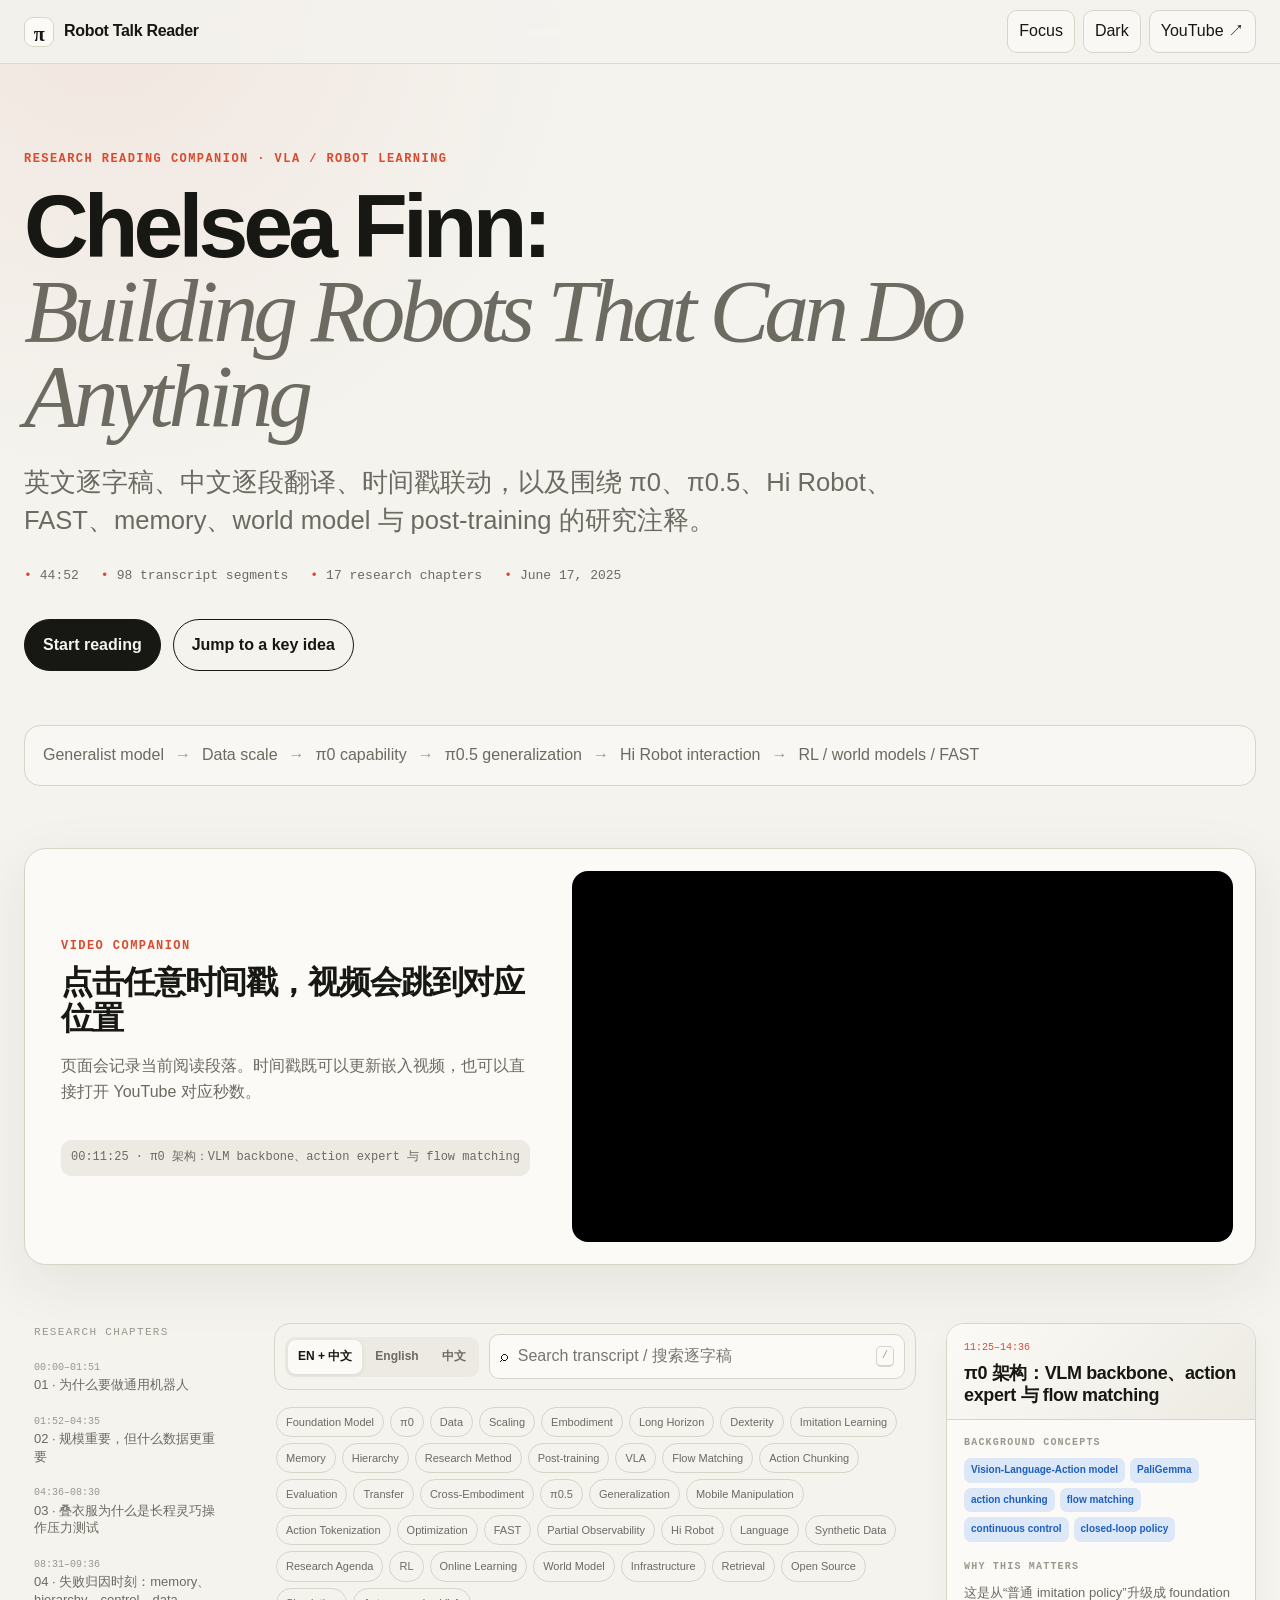
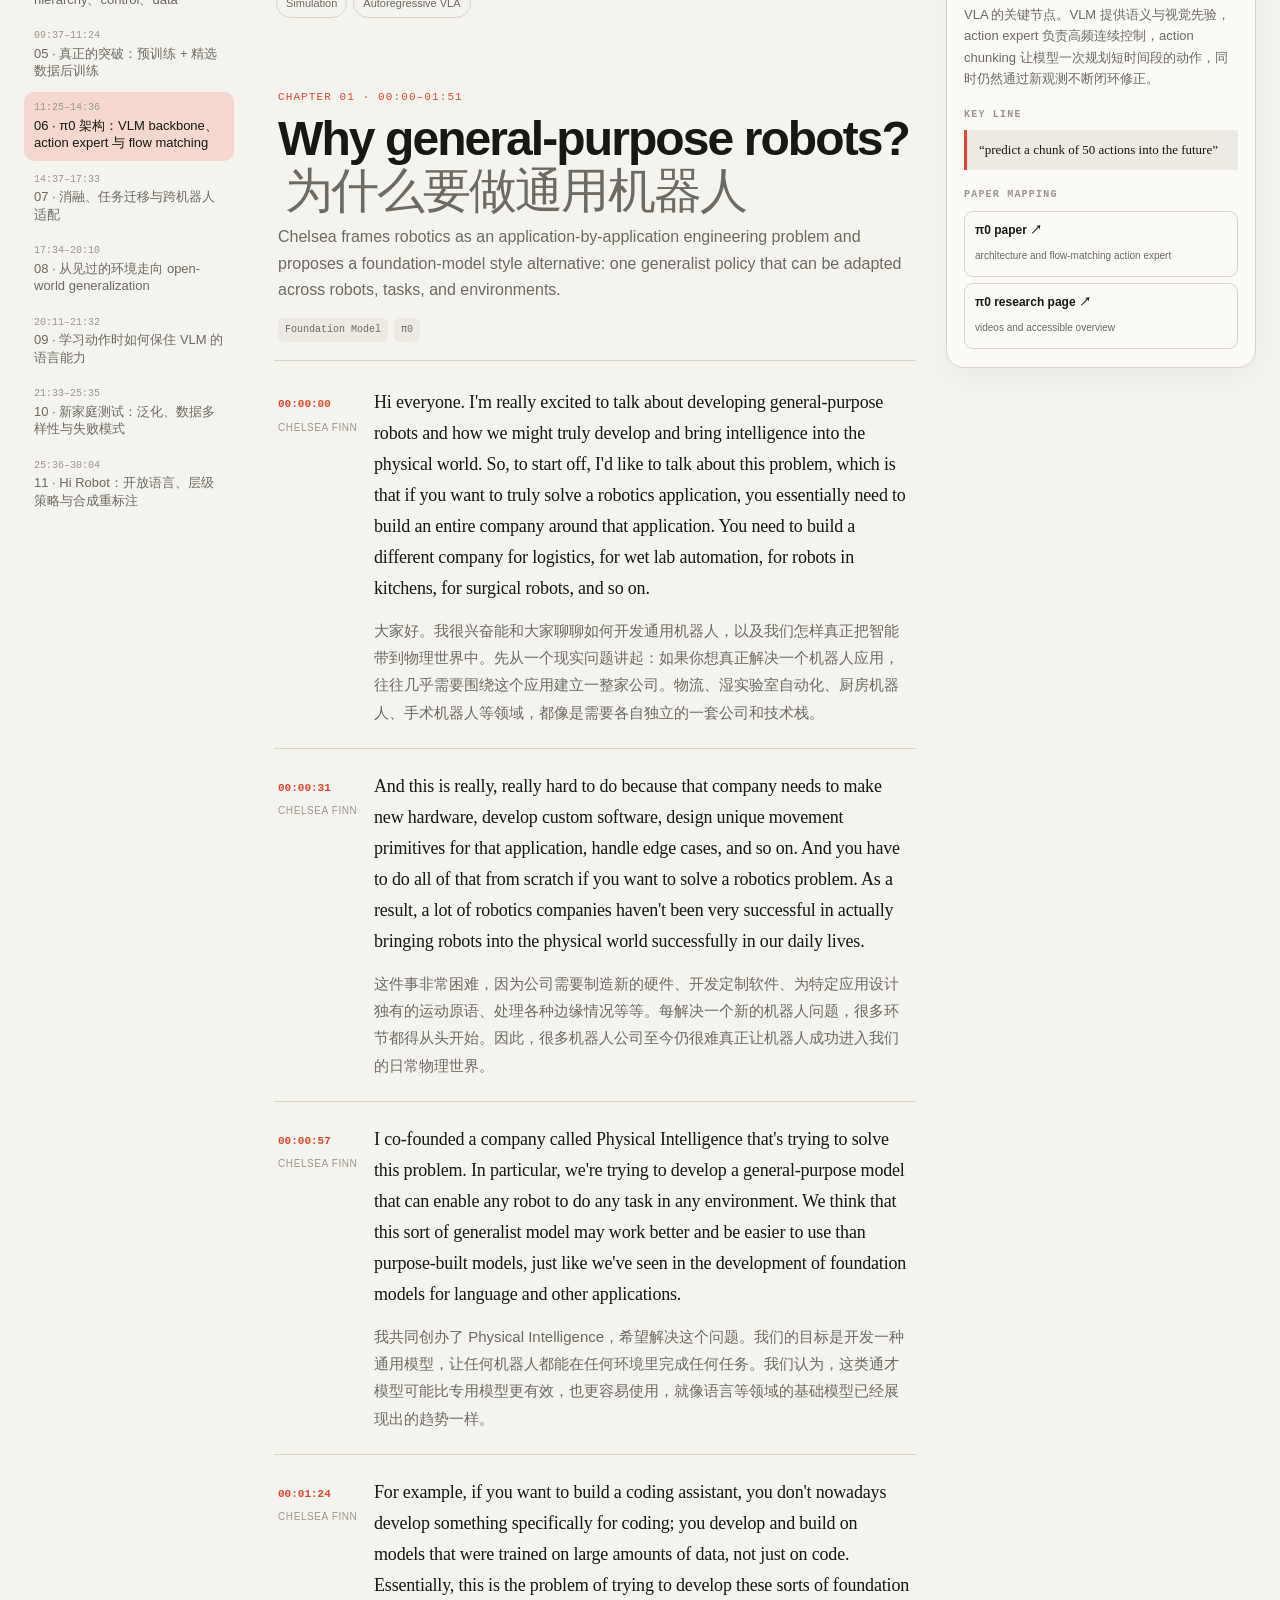
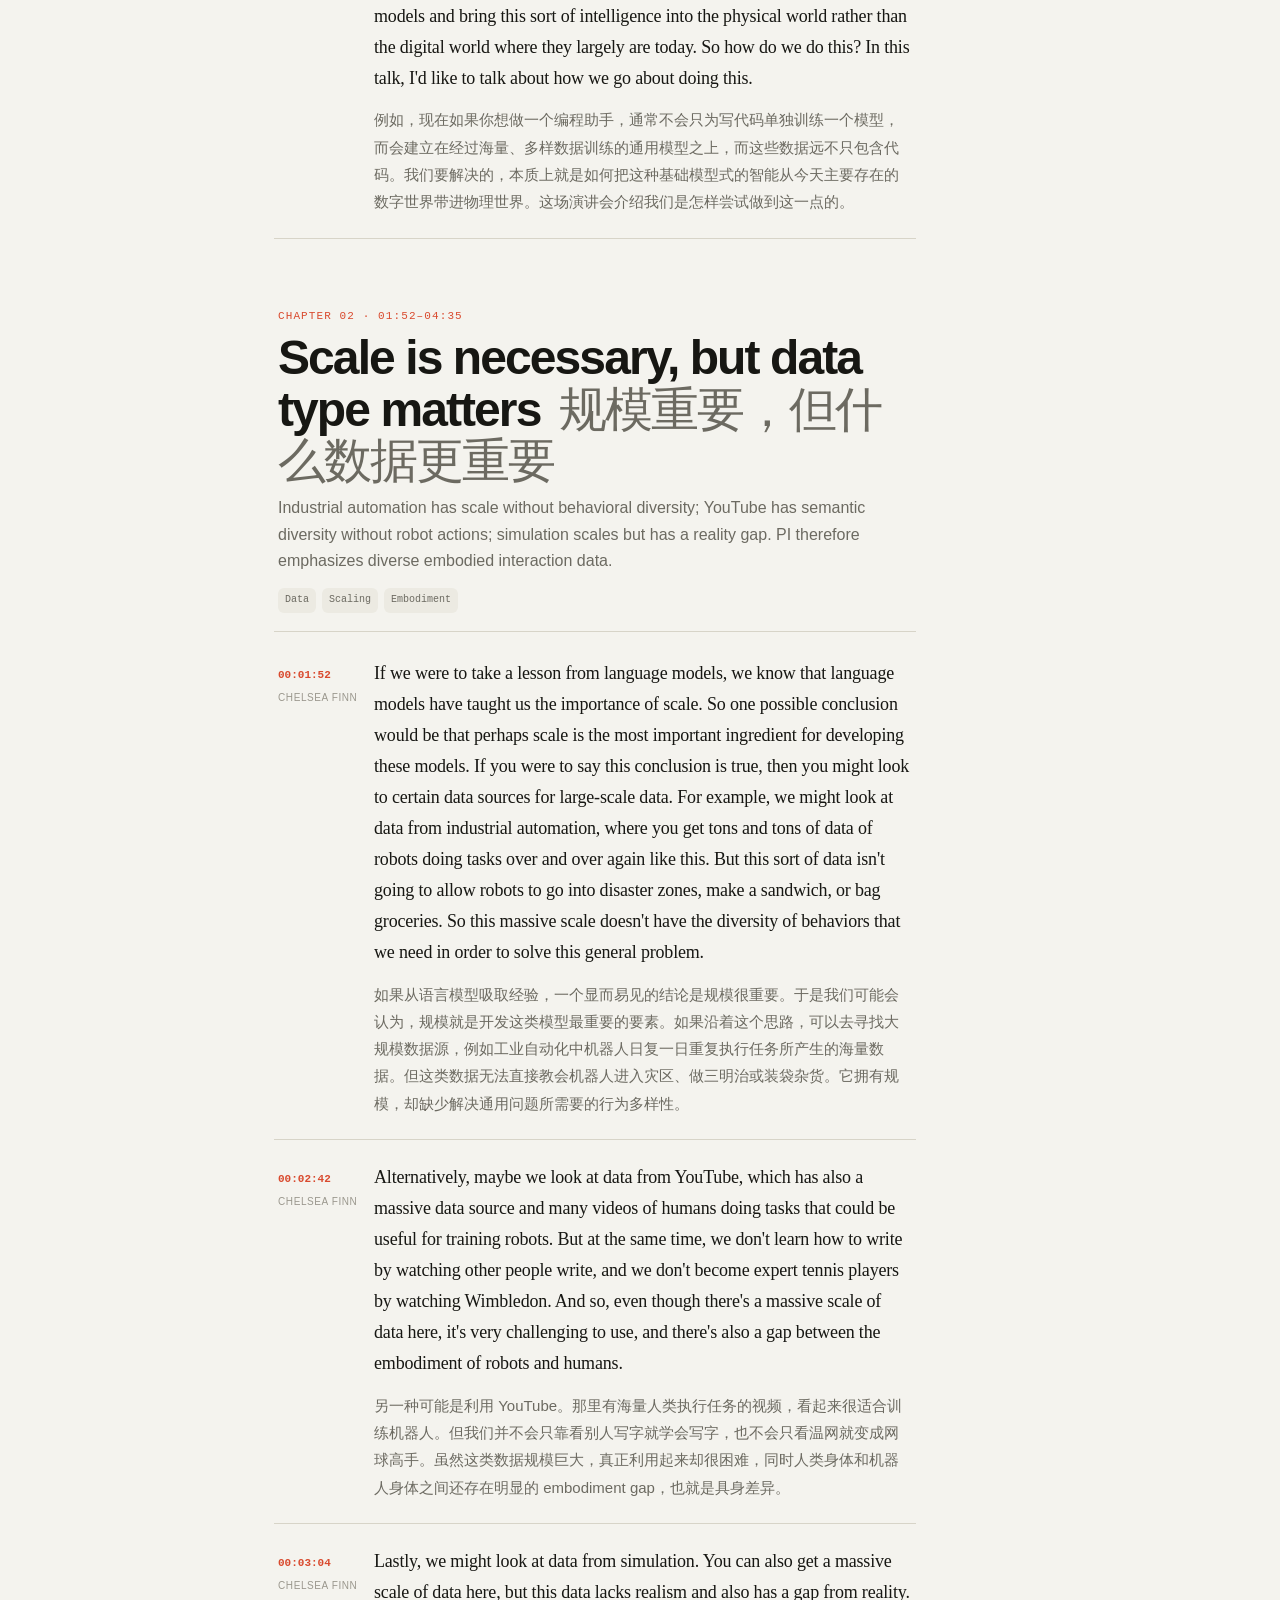
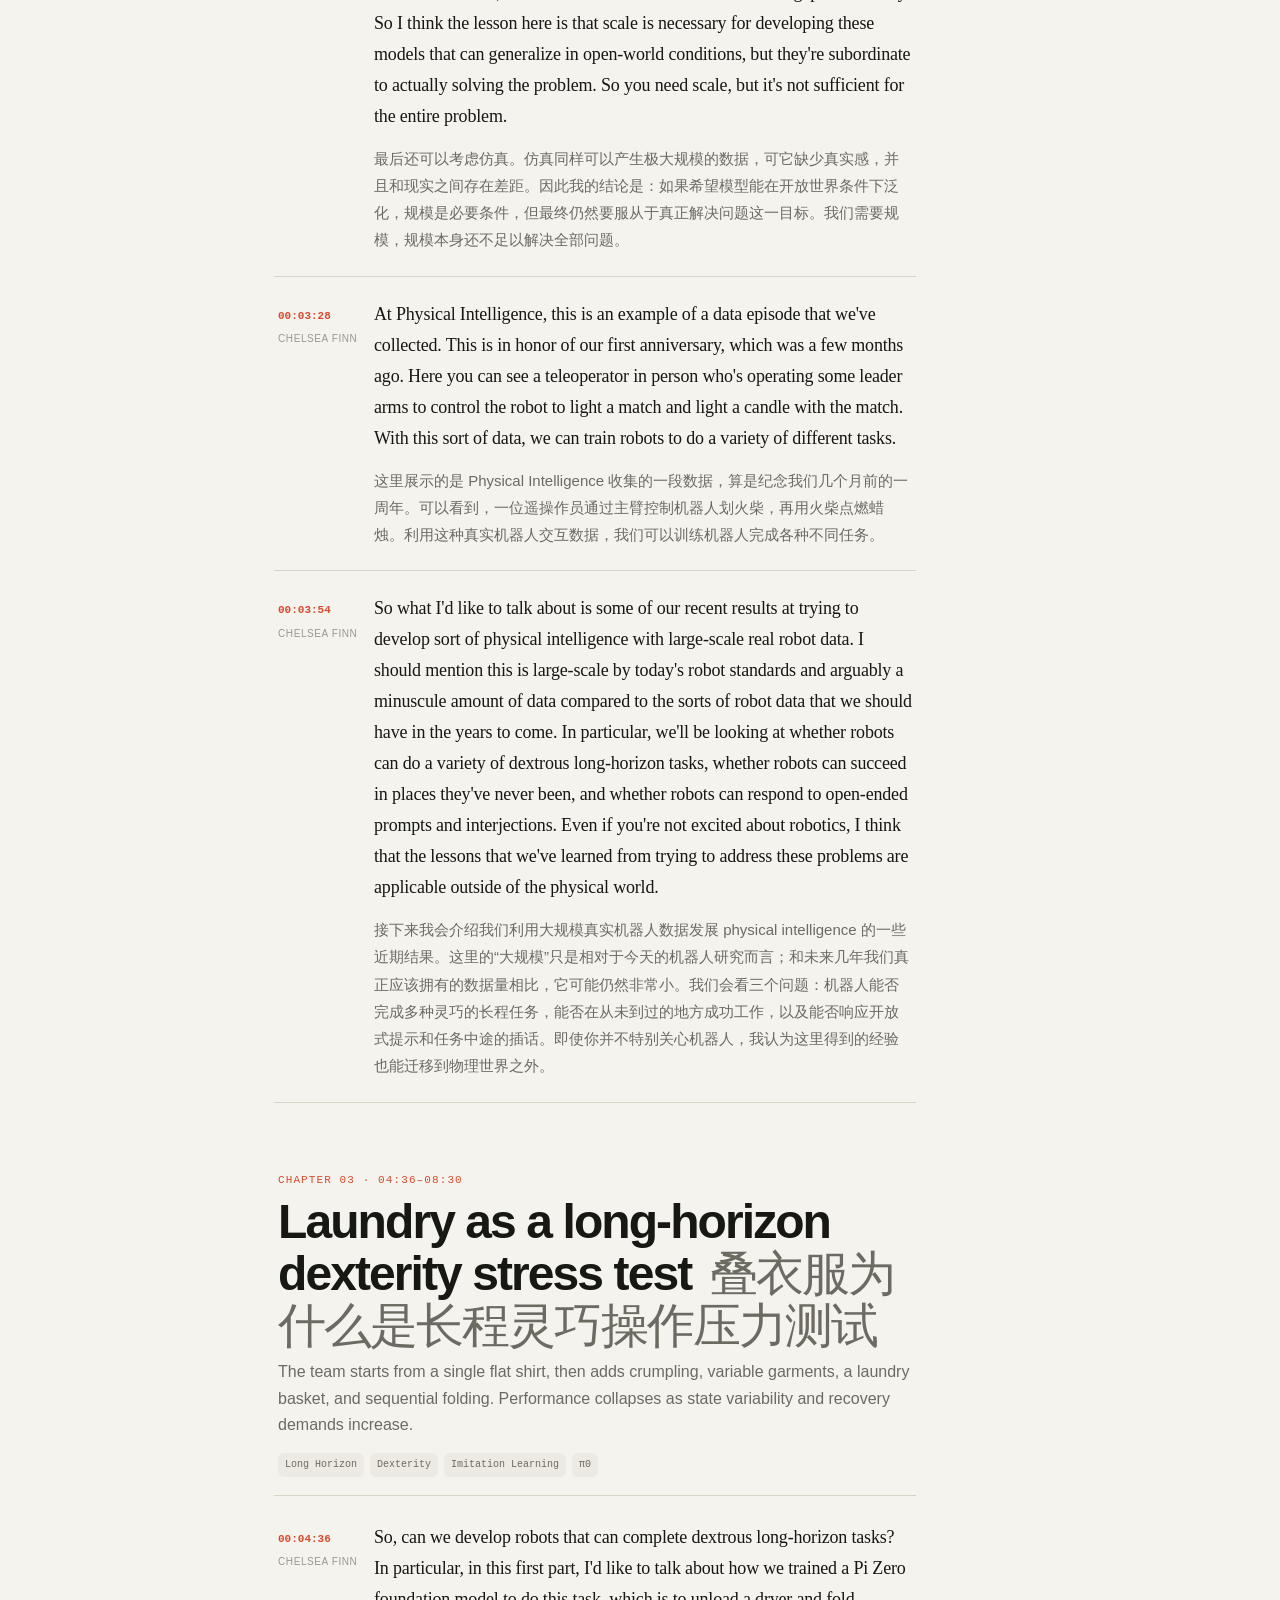
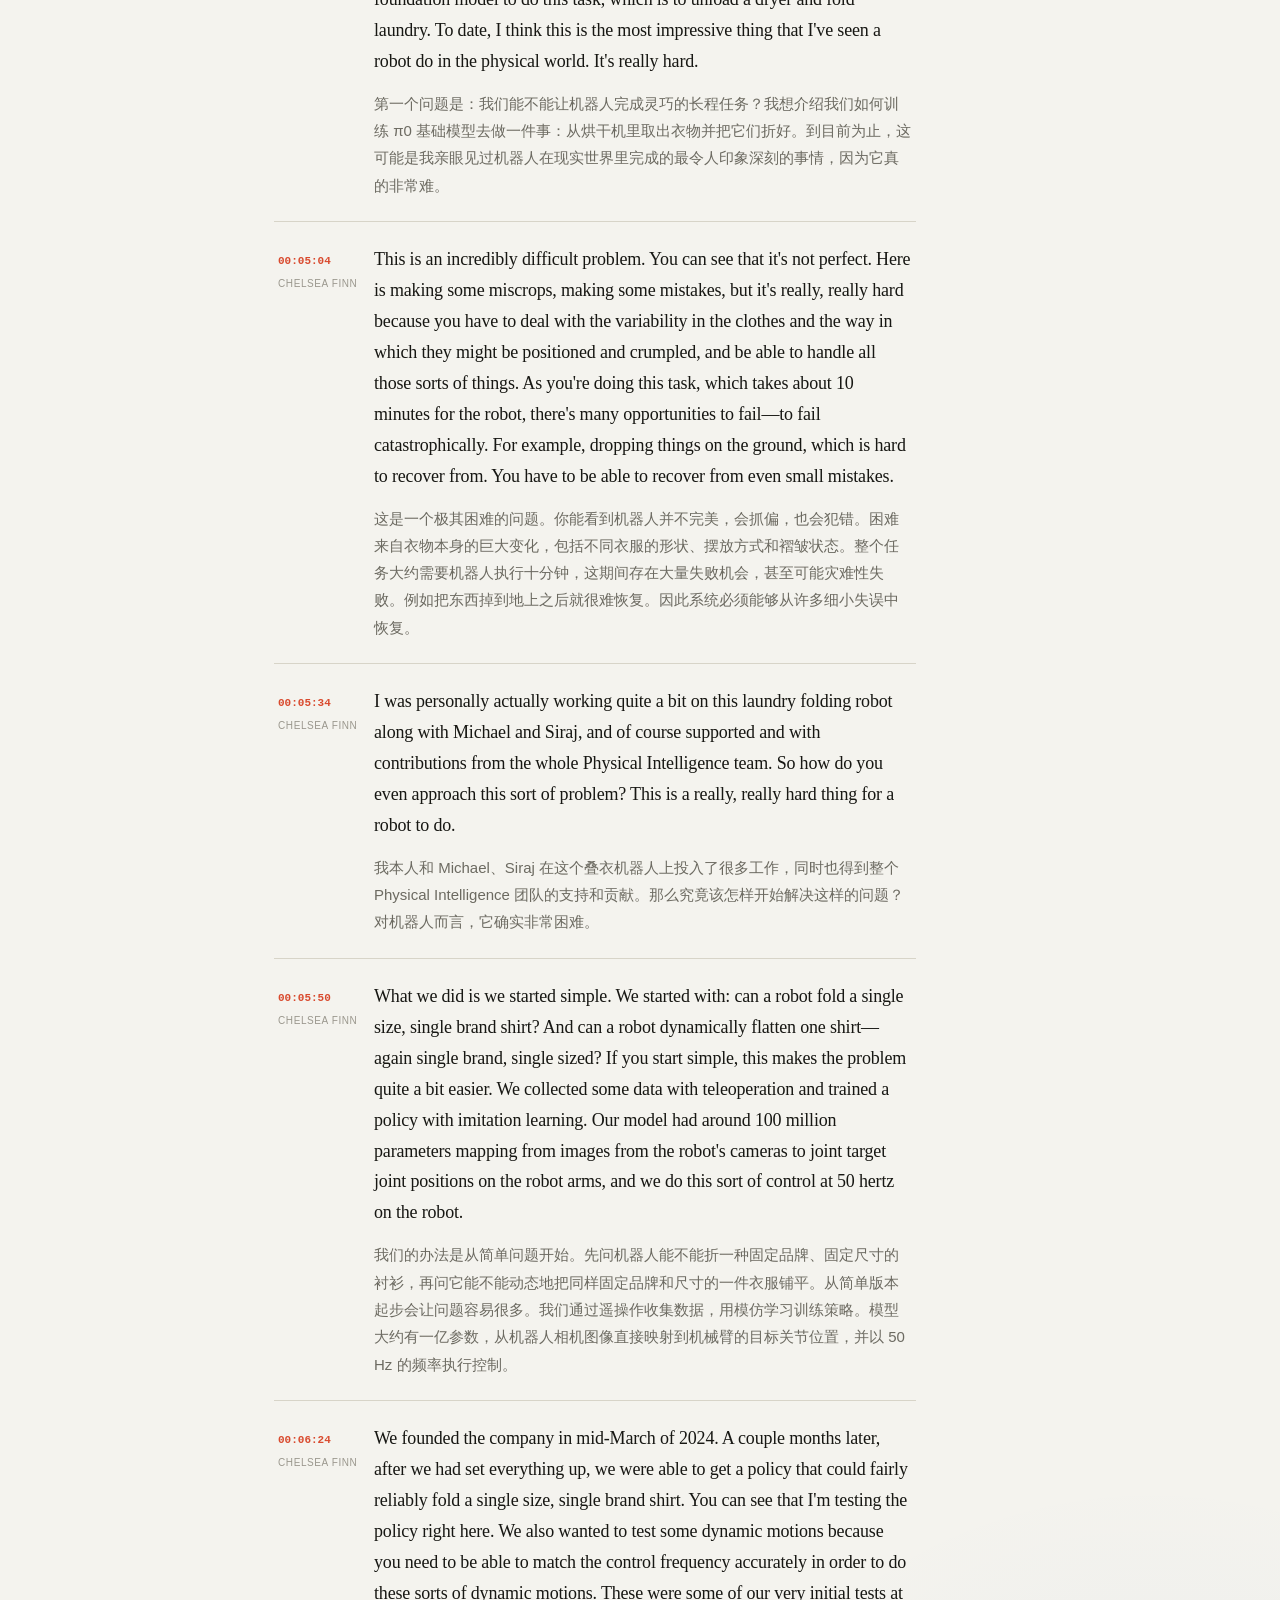
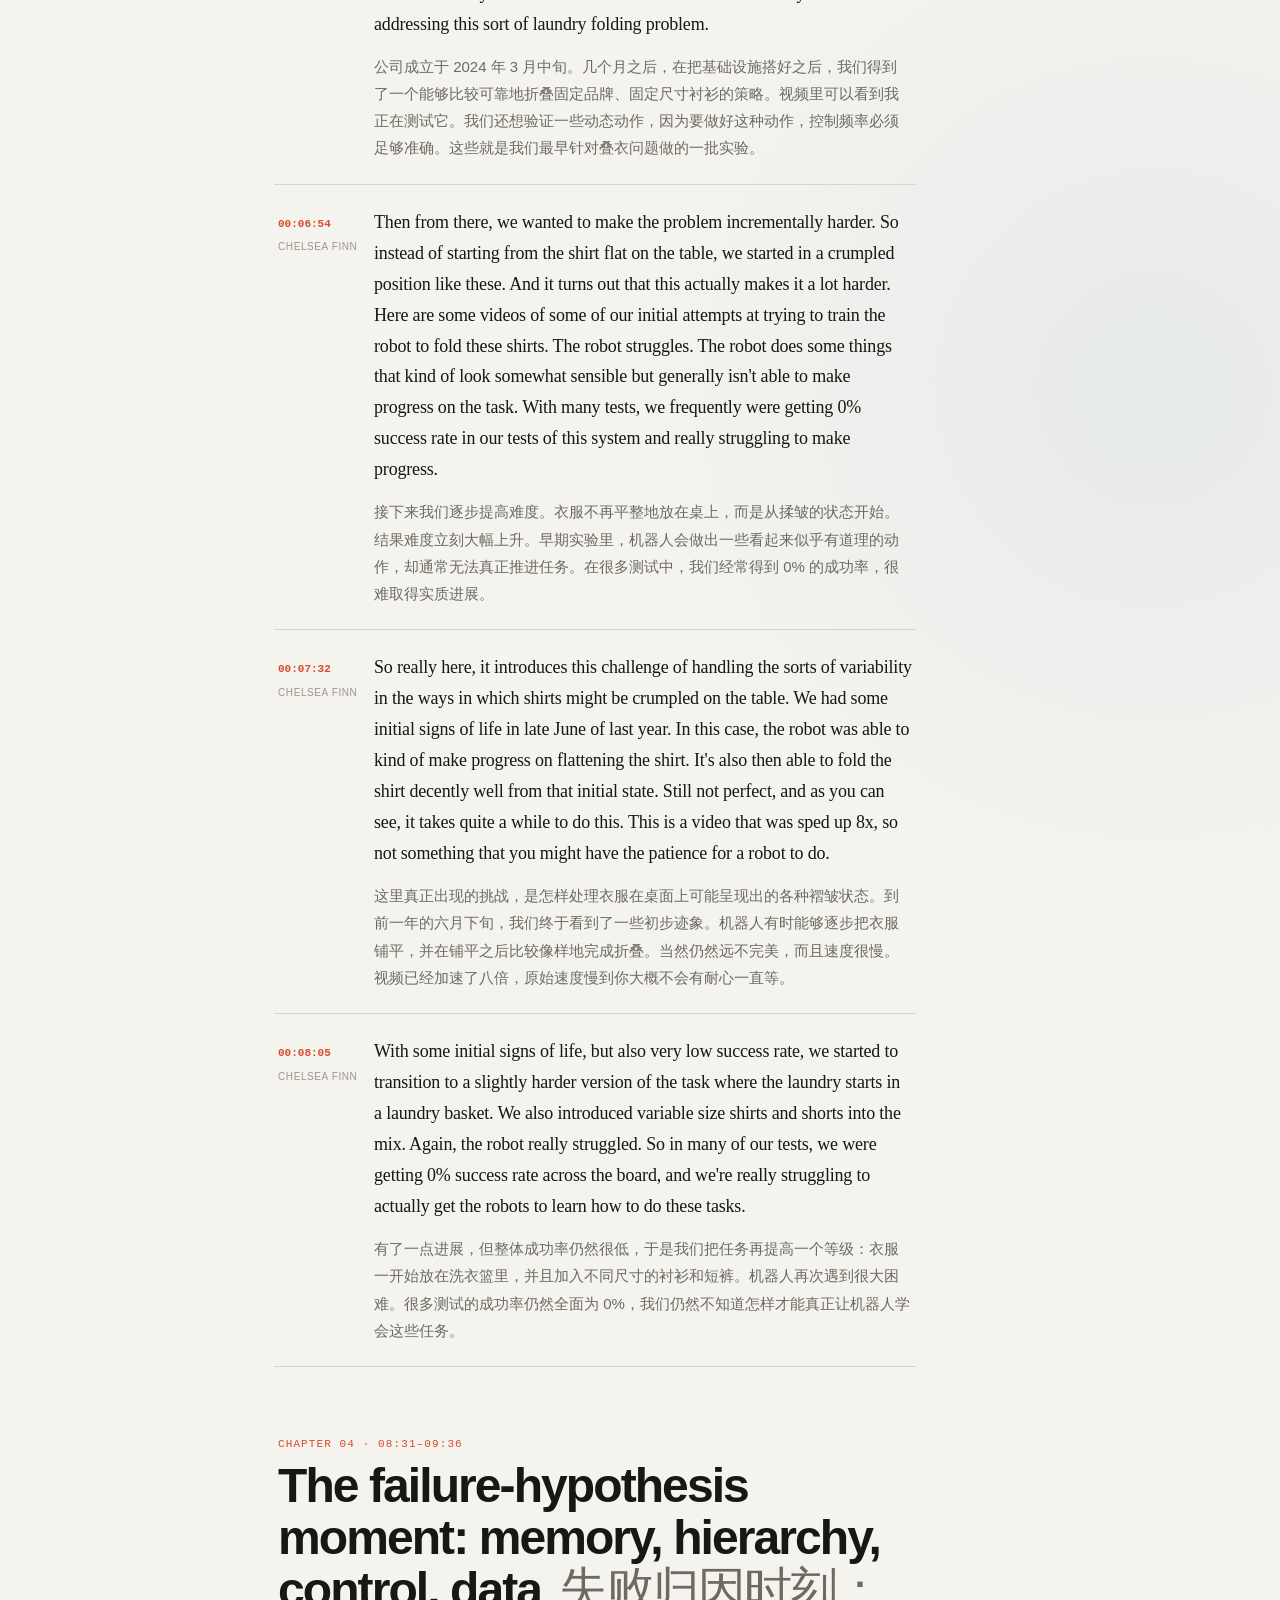
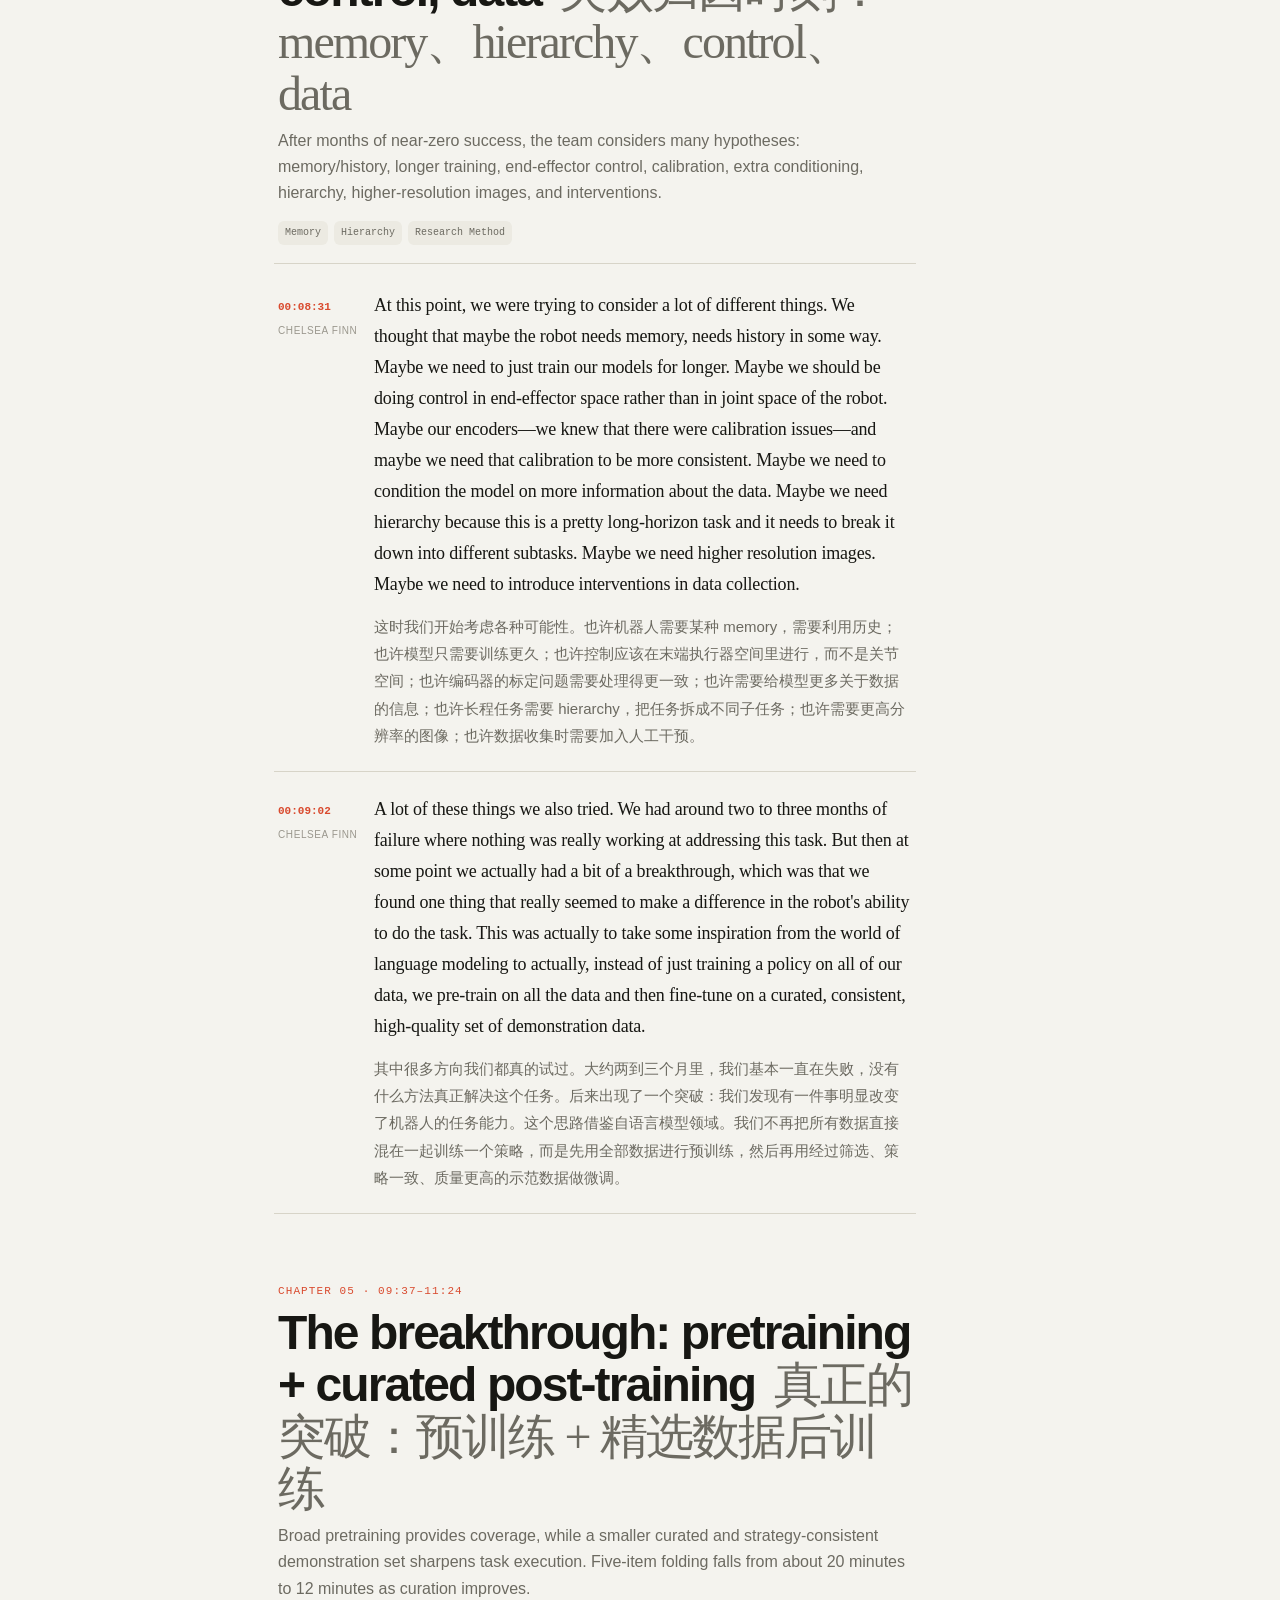
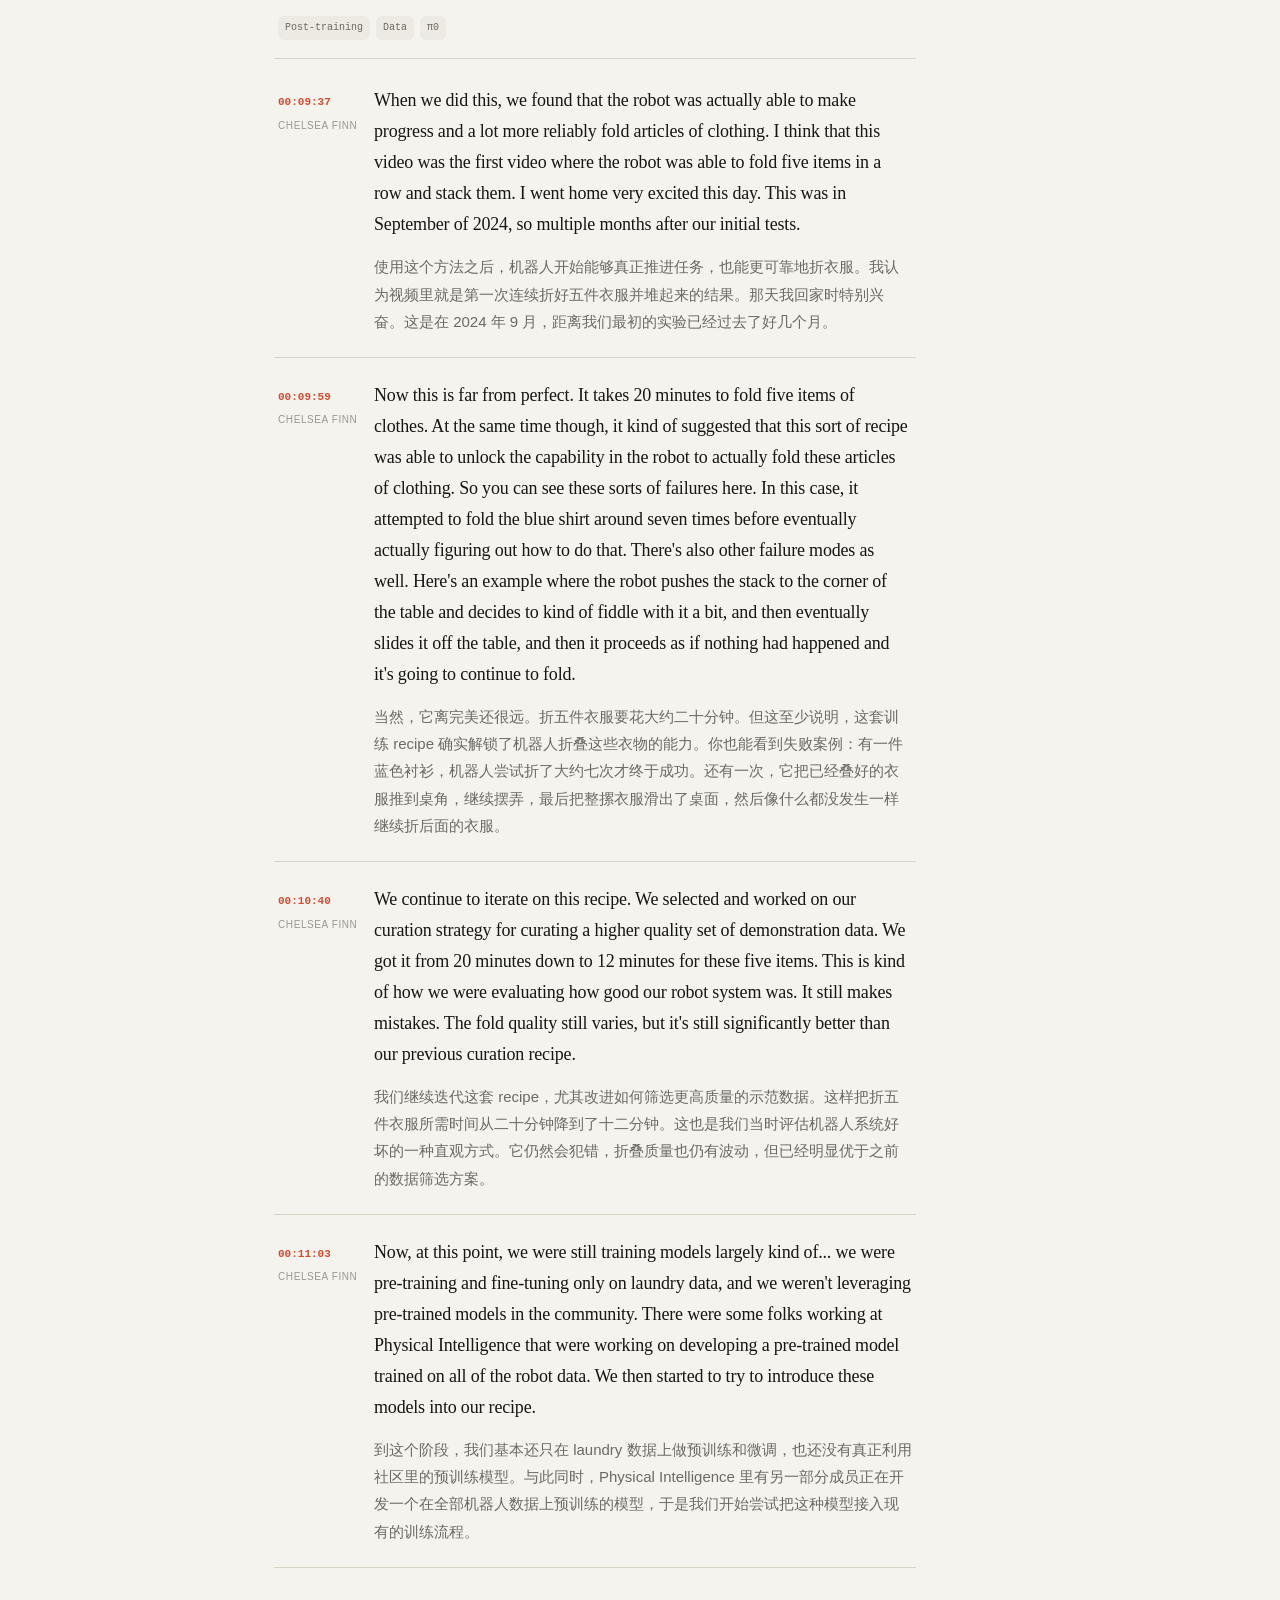
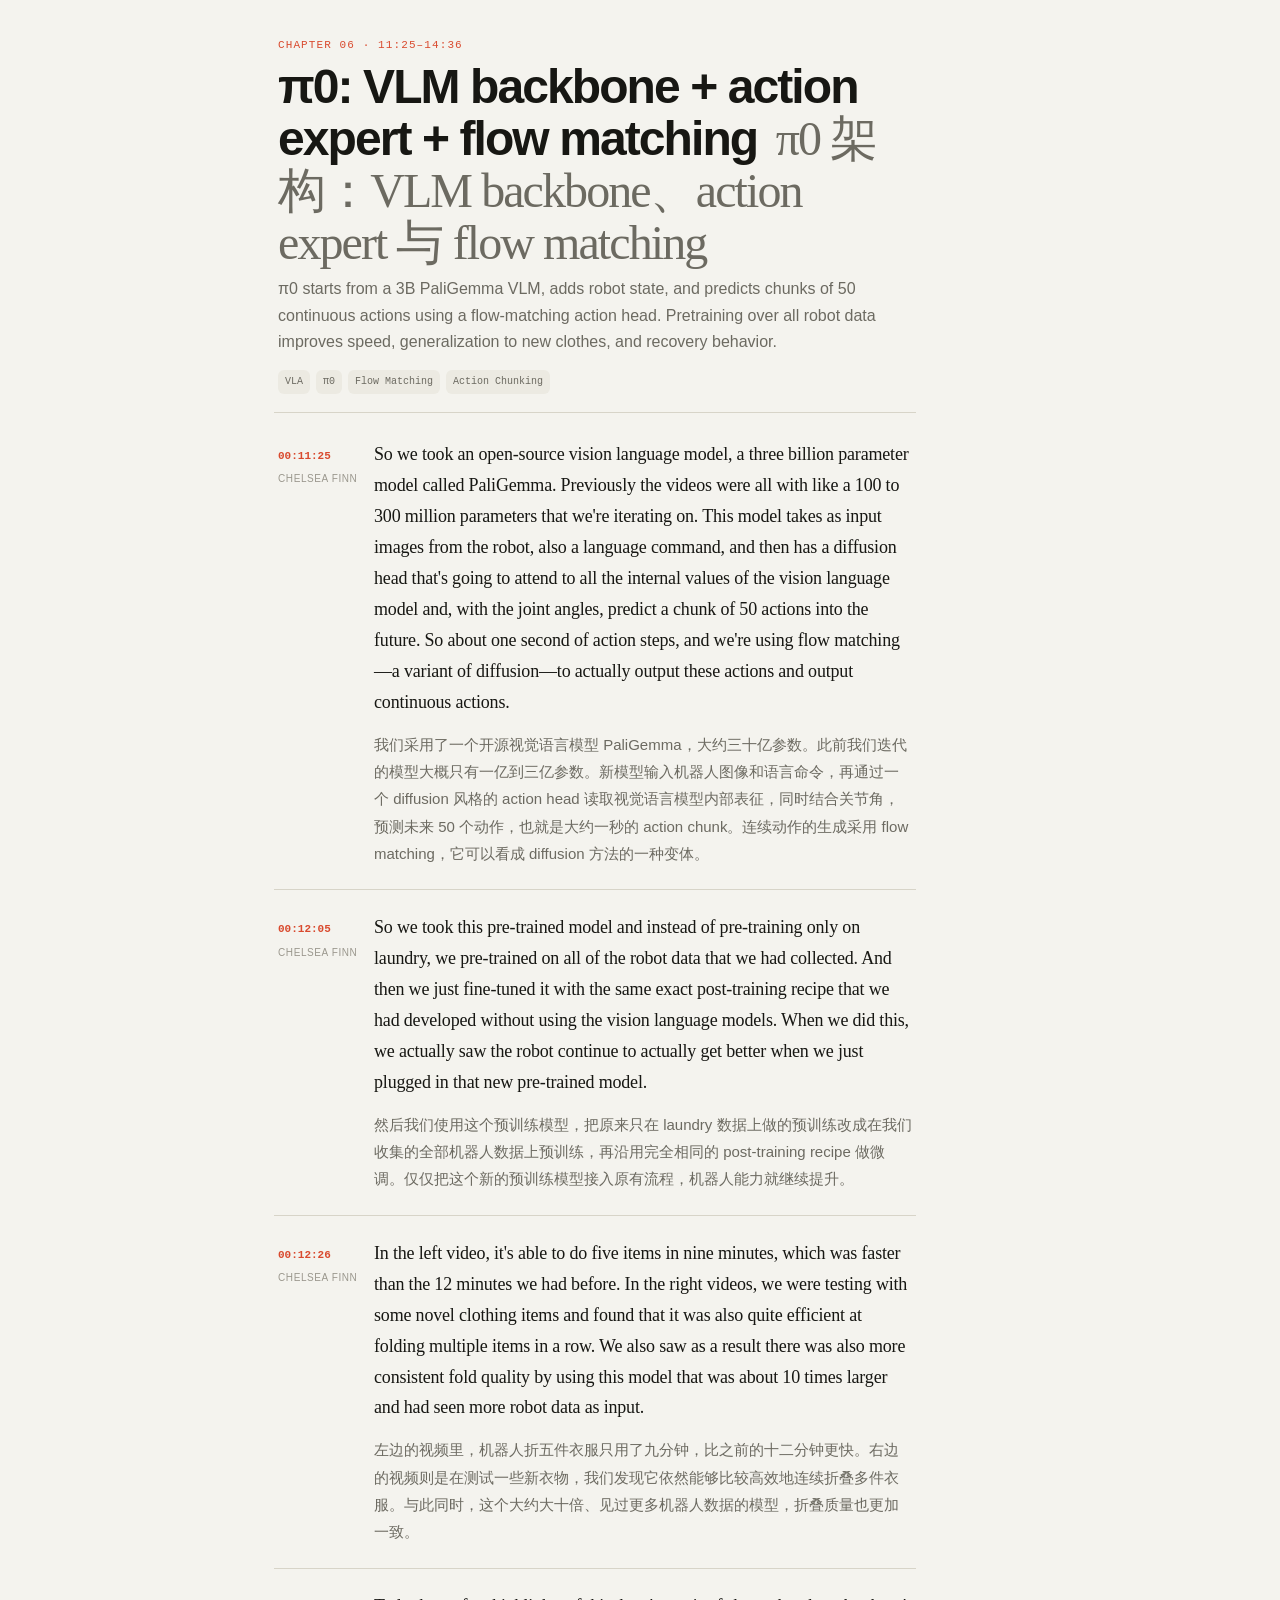
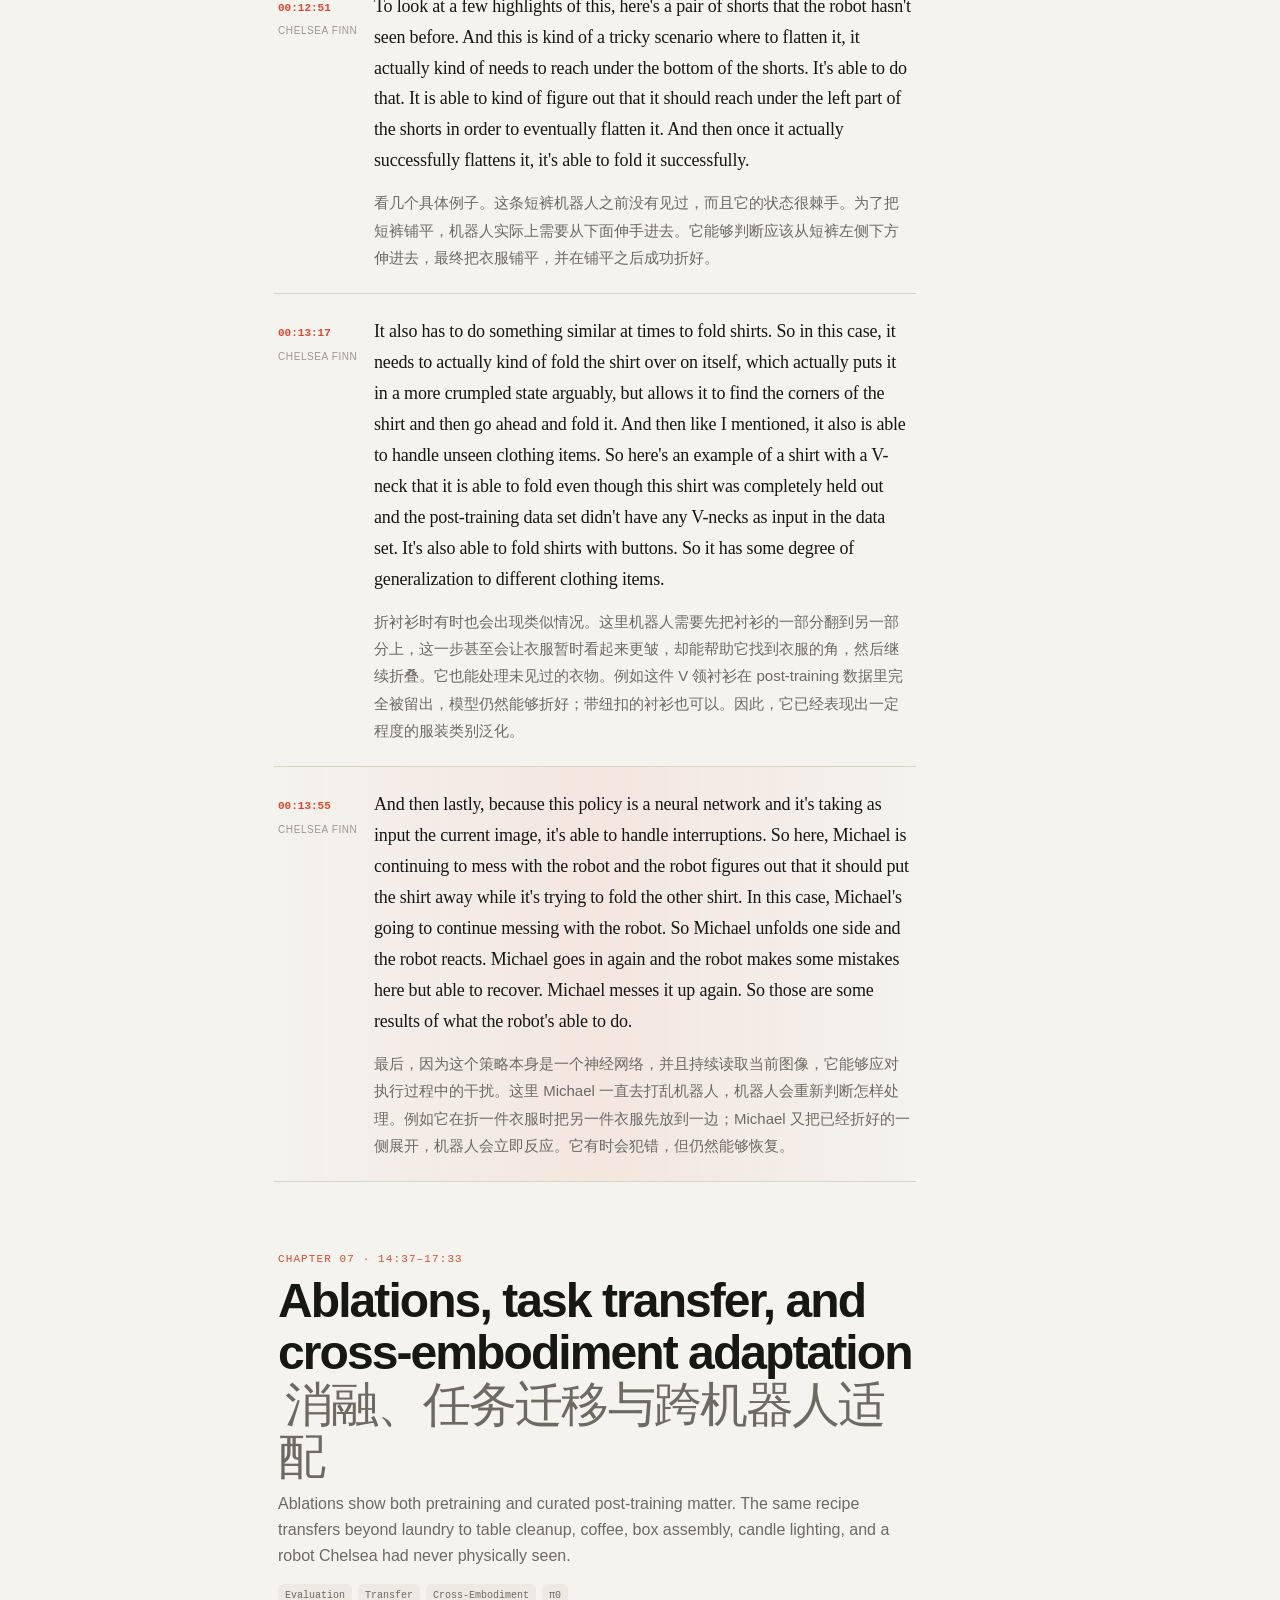
==== index.html @ 411a92da "Initial release: Chelsea Finn interactive lecture reader" ====
<!doctype html>
<html lang="zh-CN">
<head>
  <meta charset="utf-8" />
  <meta name="viewport" content="width=device-width, initial-scale=1" />
  <meta name="description" content="Chelsea Finn: Building Robots That Can Do Anything. Bilingual transcript and annotated VLA / robot learning reading companion." />
  <meta name="theme-color" content="#f5f4ef" />
  <title>Chelsea Finn · Building Robots That Can Do Anything · Research Reader</title>
  <link rel="stylesheet" href="assets/styles.css" />
</head>
<body>
  <div class="progress-track" aria-hidden="true"><div id="progressBar" class="progress-bar"></div></div>

  <header class="topbar">
    <a class="brand" href="#top" aria-label="Back to top">
      <span class="brand-mark">π</span>
      <span>Robot Talk Reader</span>
    </a>
    <nav class="top-actions" aria-label="Reading controls">
      <button id="focusToggle" class="ghost-btn" type="button" title="Toggle focus mode">Focus</button>
      <button id="themeToggle" class="ghost-btn" type="button" title="Toggle dark mode">Dark</button>
      <a class="ghost-btn link-btn" href="https://www.youtube.com/watch?v=a8-QsBHoH94" target="_blank" rel="noreferrer">YouTube ↗</a>
    </nav>
  </header>

  <section id="top" class="hero shell">
    <div class="hero-kicker">Research reading companion · VLA / Robot Learning</div>
    <h1>Chelsea Finn:<br /><span>Building Robots That Can Do Anything</span></h1>
    <p class="hero-deck">英文逐字稿、中文逐段翻译、时间戳联动，以及围绕 π0、π0.5、Hi Robot、FAST、memory、world model 与 post-training 的研究注释。</p>
    <div class="hero-meta">
      <span>44:52</span><span>98 transcript segments</span><span>17 research chapters</span><span>June 17, 2025</span>
    </div>
    <div class="hero-actions">
      <a class="primary-btn" href="#reader">Start reading</a>
      <button id="randomInsight" class="secondary-btn" type="button">Jump to a key idea</button>
    </div>
    <div class="route-strip" aria-label="Talk research route">
      <span>Generalist model</span><i>→</i><span>Data scale</span><i>→</i><span>π0 capability</span><i>→</i><span>π0.5 generalization</span><i>→</i><span>Hi Robot interaction</span><i>→</i><span>RL / world models / FAST</span>
    </div>
  </section>

  <section class="video-band shell" aria-label="Video companion">
    <div class="video-card">
      <div class="video-copy">
        <div class="eyebrow">Video companion</div>
        <h2>点击任意时间戳，视频会跳到对应位置</h2>
        <p>页面会记录当前阅读段落。时间戳既可以更新嵌入视频，也可以直接打开 YouTube 对应秒数。</p>
        <div id="nowPlaying" class="now-playing">00:00:00 · General-purpose robots</div>
      </div>
      <div class="video-frame-wrap">
        <iframe id="videoFrame" class="video-frame" src="https://www.youtube-nocookie.com/embed/a8-QsBHoH94?rel=0" title="Chelsea Finn: Building Robots That Can Do Anything" loading="lazy" allow="accelerometer; autoplay; clipboard-write; encrypted-media; gyroscope; picture-in-picture; web-share" referrerpolicy="strict-origin-when-cross-origin" allowfullscreen></iframe>
      </div>
    </div>
  </section>

  <main id="reader" class="reader-shell shell">
    <aside id="chapterNav" class="chapter-nav" aria-label="Chapter navigation"></aside>

    <section class="reader-main">
      <div class="control-panel">
        <div class="view-switch" role="group" aria-label="Language view">
          <button class="view-btn active" data-view="bilingual" type="button">EN + 中文</button>
          <button class="view-btn" data-view="en" type="button">English</button>
          <button class="view-btn" data-view="zh" type="button">中文</button>
        </div>
        <label class="search-box">
          <span aria-hidden="true">⌕</span>
          <input id="searchInput" type="search" placeholder="Search transcript / 搜索逐字稿" autocomplete="off" />
          <kbd>/</kbd>
        </label>
        <button id="clearFilter" class="tiny-btn" type="button" hidden>Clear</button>
      </div>
      <div id="tagBar" class="tag-bar" aria-label="Topic filters"></div>
      <div id="searchStatus" class="search-status" aria-live="polite"></div>
      <div id="transcriptRoot"></div>
    </section>

    <aside class="research-rail" aria-label="Active research notes">
      <div id="researchCard" class="research-card"></div>
    </aside>
  </main>

  <section class="paper-map shell">
    <div class="section-heading">
      <div class="eyebrow">Paper map</div>
      <h2>把演讲放回 PI 的论文路线里</h2>
      <p>这场演讲可以当作一条从 capability 到 generalization，再到 interaction 与 post-training 的阅读主线。</p>
    </div>
    <div class="paper-grid">
      <a class="paper-card" href="https://www.physicalintelligence.company/download/pi0.pdf" target="_blank" rel="noreferrer"><span>2024</span><strong>π0</strong><p>Generalist VLA, cross-embodiment pretraining, flow-matching action expert, dexterous long-horizon tasks.</p></a>
      <a class="paper-card" href="https://www.physicalintelligence.company/download/fast.pdf" target="_blank" rel="noreferrer"><span>2025</span><strong>FAST</strong><p>Efficient action tokenization for high-frequency autoregressive VLA training.</p></a>
      <a class="paper-card" href="https://www.physicalintelligence.company/download/hirobot.pdf" target="_blank" rel="noreferrer"><span>2025</span><strong>Hi Robot</strong><p>Hierarchical VLA for open-ended instructions, interjections, and situated corrections.</p></a>
      <a class="paper-card" href="https://www.physicalintelligence.company/download/pi05.pdf" target="_blank" rel="noreferrer"><span>2025</span><strong>π0.5</strong><p>Open-world generalization through heterogeneous co-training and hybrid action representations.</p></a>
    </div>
  </section>

  <footer class="footer shell">
    <div>
      <strong>Study companion</strong>
      <p>English transcript supplied by the reader from a third-party transcript copy. Chinese translation and research annotations are study notes. Original talk and video rights remain with their respective owners. For a public GitHub Pages deployment, review the source platform's redistribution terms and keep attribution to the original video.</p>
    </div>
    <div class="footer-links">
      <a href="https://www.youtube.com/watch?v=a8-QsBHoH94" target="_blank" rel="noreferrer">Original video ↗</a>
      <a href="https://www.physicalintelligence.company/blog/pi0" target="_blank" rel="noreferrer">Physical Intelligence ↗</a>
      <a href="#top">Back to top ↑</a>
    </div>
  </footer>

  <script src="data/talk-data.js"></script>
  <script src="assets/app.js"></script>
</body>
</html>
---- assets/styles.css ----
:root {
  --bg: #f4f3ee;
  --surface: #fbfaf6;
  --surface-2: #eceae2;
  --surface-3: #e3e0d6;
  --text: #171713;
  --muted: #6c6a61;
  --faint: #9a978d;
  --line: #d7d4c8;
  --accent: #d94a2e;
  --accent-soft: #f4d8cf;
  --blue: #1d5fbf;
  --blue-soft: #dce7f7;
  --green: #266b55;
  --green-soft: #dcebe5;
  --shadow: 0 18px 60px rgba(39, 35, 24, 0.08);
  --radius: 22px;
  --serif: Georgia, "Times New Roman", "Noto Serif SC", "Songti SC", serif;
  --sans: Inter, ui-sans-serif, -apple-system, BlinkMacSystemFont, "Segoe UI", "PingFang SC", "Hiragino Sans GB", "Microsoft YaHei", sans-serif;
  --mono: "SFMono-Regular", Consolas, "Liberation Mono", Menlo, monospace;
}

html[data-theme="dark"] {
  --bg: #11120f;
  --surface: #171814;
  --surface-2: #20211c;
  --surface-3: #292a24;
  --text: #f2f0e8;
  --muted: #b0ada3;
  --faint: #77756e;
  --line: #33352e;
  --accent: #ff7659;
  --accent-soft: #4a2820;
  --blue: #82b2ff;
  --blue-soft: #1d2d46;
  --green: #80c9ad;
  --green-soft: #1d342c;
  --shadow: 0 18px 60px rgba(0,0,0,.28);
}

* { box-sizing: border-box; }
html { scroll-behavior: smooth; }
body {
  margin: 0;
  background:
    radial-gradient(circle at 8% 0%, rgba(217,74,46,.08), transparent 30rem),
    radial-gradient(circle at 90% 18%, rgba(29,95,191,.06), transparent 32rem),
    var(--bg);
  color: var(--text);
  font-family: var(--sans);
  line-height: 1.65;
  -webkit-font-smoothing: antialiased;
}
a { color: inherit; text-decoration: none; }
button, input { font: inherit; }
button { color: inherit; }
::selection { background: var(--accent-soft); }

.shell { width: min(1500px, calc(100% - 48px)); margin-inline: auto; }
.progress-track { position: fixed; inset: 0 0 auto 0; height: 3px; z-index: 100; background: transparent; }
.progress-bar { width: 0; height: 100%; background: var(--accent); transition: width .08s linear; }

.topbar {
  position: sticky; top: 0; z-index: 50;
  height: 64px; padding: 0 24px;
  display: flex; align-items: center; justify-content: space-between;
  border-bottom: 1px solid color-mix(in srgb, var(--line) 78%, transparent);
  background: color-mix(in srgb, var(--bg) 86%, transparent);
  backdrop-filter: blur(18px);
}
.brand { display: inline-flex; align-items: center; gap: 10px; font-weight: 720; letter-spacing: -.02em; }
.brand-mark { width: 30px; height: 30px; border: 1px solid var(--line); border-radius: 9px; display: grid; place-items: center; font-family: var(--serif); font-size: 20px; background: var(--surface); }
.top-actions { display: flex; gap: 8px; }
.ghost-btn, .tiny-btn {
  border: 1px solid var(--line); background: color-mix(in srgb, var(--surface) 86%, transparent);
  border-radius: 10px; padding: 7px 11px; cursor: pointer; transition: .18s ease;
}
.ghost-btn:hover, .tiny-btn:hover { border-color: var(--text); transform: translateY(-1px); }
.link-btn { display: inline-flex; align-items: center; }

.hero { padding: 86px 0 44px; }
.hero-kicker, .eyebrow { font-family: var(--mono); color: var(--accent); text-transform: uppercase; letter-spacing: .12em; font-size: 12px; font-weight: 700; }
.hero h1 { margin: 14px 0 18px; max-width: 1050px; font-size: clamp(48px, 7vw, 104px); line-height: .94; letter-spacing: -.055em; font-weight: 790; }
.hero h1 span { font-family: var(--serif); font-weight: 500; font-style: italic; color: var(--muted); }
.hero-deck { max-width: 900px; font-size: clamp(18px, 2vw, 26px); line-height: 1.48; color: var(--muted); }
.hero-meta { display: flex; flex-wrap: wrap; gap: 10px 22px; margin-top: 24px; font-family: var(--mono); color: var(--muted); font-size: 13px; }
.hero-meta span::before { content: "•"; color: var(--accent); margin-right: 8px; }
.hero-actions { display: flex; gap: 12px; margin-top: 32px; }
.primary-btn, .secondary-btn { border-radius: 999px; padding: 12px 18px; font-weight: 700; border: 1px solid var(--text); cursor: pointer; }
.primary-btn { background: var(--text); color: var(--bg); }
.secondary-btn { background: transparent; color: var(--text); }
.route-strip { margin-top: 54px; padding: 16px 18px; border: 1px solid var(--line); border-radius: 16px; display: flex; flex-wrap: wrap; gap: 8px 11px; align-items: center; color: var(--muted); background: color-mix(in srgb, var(--surface) 65%, transparent); }
.route-strip i { color: var(--faint); font-style: normal; }

.video-band { padding: 18px 0 58px; }
.video-card { display: grid; grid-template-columns: .72fr 1.28fr; gap: 28px; align-items: center; padding: 22px; border: 1px solid var(--line); border-radius: var(--radius); background: var(--surface); box-shadow: var(--shadow); }
.video-copy { padding: 14px; }
.video-copy h2 { margin: 8px 0 10px; font-size: clamp(24px, 2.5vw, 38px); letter-spacing: -.035em; line-height: 1.12; }
.video-copy p { color: var(--muted); }
.now-playing { margin-top: 18px; display: inline-flex; max-width: 100%; padding: 8px 10px; border-radius: 10px; background: var(--surface-2); color: var(--muted); font-family: var(--mono); font-size: 12px; overflow: hidden; text-overflow: ellipsis; white-space: nowrap; }
.video-frame-wrap { aspect-ratio: 16/9; overflow: hidden; border-radius: 16px; background: #000; }
.video-frame { width: 100%; height: 100%; border: 0; }

.reader-shell { display: grid; grid-template-columns: 220px minmax(0, 820px) 310px; gap: 30px; align-items: start; padding-bottom: 100px; }
.chapter-nav { position: sticky; top: 88px; max-height: calc(100vh - 110px); overflow: auto; padding-right: 10px; scrollbar-width: thin; }
.nav-label { font-family: var(--mono); font-size: 11px; letter-spacing: .12em; text-transform: uppercase; color: var(--faint); margin: 0 0 10px 10px; }
.chapter-link { display: block; padding: 9px 10px; margin-bottom: 3px; border-radius: 10px; color: var(--muted); font-size: 13px; line-height: 1.35; transition: .18s ease; }
.chapter-link small { display: block; margin-bottom: 2px; font-family: var(--mono); color: var(--faint); font-size: 10px; }
.chapter-link:hover { background: var(--surface-2); color: var(--text); }
.chapter-link.active { background: var(--accent-soft); color: var(--text); }

.reader-main { min-width: 0; }
.control-panel { position: sticky; top: 76px; z-index: 30; display: flex; gap: 10px; align-items: center; padding: 10px; margin-bottom: 10px; border: 1px solid var(--line); border-radius: 16px; background: color-mix(in srgb, var(--bg) 88%, transparent); backdrop-filter: blur(18px); }
.view-switch { display: inline-flex; gap: 3px; padding: 3px; border-radius: 10px; background: var(--surface-2); }
.view-btn { border: 0; background: transparent; padding: 7px 10px; border-radius: 8px; cursor: pointer; color: var(--muted); font-size: 12px; font-weight: 700; }
.view-btn.active { background: var(--surface); color: var(--text); box-shadow: 0 1px 5px rgba(0,0,0,.08); }
.search-box { flex: 1; min-width: 180px; display: flex; align-items: center; gap: 8px; padding: 7px 10px; border: 1px solid var(--line); background: var(--surface); border-radius: 10px; }
.search-box input { min-width: 0; flex: 1; border: 0; outline: none; background: transparent; color: var(--text); }
kbd { font-family: var(--mono); font-size: 10px; border: 1px solid var(--line); border-bottom-width: 2px; border-radius: 5px; padding: 1px 5px; color: var(--faint); }
.tag-bar { display: flex; flex-wrap: wrap; gap: 6px; padding: 7px 2px 16px; }
.tag-chip { border: 1px solid var(--line); background: transparent; padding: 5px 9px; border-radius: 999px; cursor: pointer; font-size: 11px; color: var(--muted); }
.tag-chip:hover { color: var(--text); border-color: var(--text); }
.tag-chip.active { color: var(--text); background: var(--green-soft); border-color: color-mix(in srgb, var(--green) 45%, var(--line)); }
.search-status { min-height: 20px; color: var(--muted); font-family: var(--mono); font-size: 11px; }

.chapter-section { scroll-margin-top: 142px; margin: 34px 0 68px; }
.chapter-heading { padding: 0 4px 18px; border-bottom: 1px solid var(--line); margin-bottom: 4px; }
.chapter-number { font-family: var(--mono); color: var(--accent); font-size: 11px; letter-spacing: .1em; text-transform: uppercase; }
.chapter-heading h2 { margin: 7px 0 8px; font-size: clamp(28px, 4vw, 48px); line-height: 1.08; letter-spacing: -.04em; }
.chapter-heading .zh-title { margin-left: 7px; color: var(--muted); font-family: var(--serif); font-weight: 500; }
.chapter-heading p { max-width: 740px; margin: 0; color: var(--muted); }
.chapter-tags { display: flex; flex-wrap: wrap; gap: 6px; margin-top: 14px; }
.chapter-tags span { font-size: 10px; font-family: var(--mono); padding: 4px 7px; background: var(--surface-2); border-radius: 6px; color: var(--muted); }

.segment { position: relative; display: grid; grid-template-columns: 82px minmax(0,1fr); gap: 14px; padding: 22px 4px; border-bottom: 1px solid var(--line); scroll-margin-top: 145px; transition: .18s ease; }
.segment:hover { background: linear-gradient(90deg, transparent, color-mix(in srgb, var(--surface) 85%, transparent), transparent); }
.segment.active-segment { background: linear-gradient(90deg, transparent, color-mix(in srgb, var(--accent-soft) 48%, transparent), transparent); }
.segment.filtered-out { display: none; }
.time-col { padding-top: 2px; }
.time-btn { border: 0; padding: 0; background: transparent; cursor: pointer; font-family: var(--mono); color: var(--accent); font-size: 11px; font-weight: 700; }
.time-btn:hover { text-decoration: underline; }
.speaker { margin-top: 6px; color: var(--faint); font-size: 10px; line-height: 1.25; text-transform: uppercase; letter-spacing: .06em; }
.copy-col { min-width: 0; }
.en-copy { font-family: var(--serif); font-size: 18px; line-height: 1.72; letter-spacing: -.01em; }
.zh-copy { margin-top: 13px; color: var(--muted); font-size: 15px; line-height: 1.82; }
body[data-view="en"] .zh-copy { display: none; }
body[data-view="zh"] .en-copy { display: none; }
body[data-view="zh"] .zh-copy { margin-top: 0; color: var(--text); font-size: 17px; }
.match { background: var(--accent-soft); border-radius: 3px; padding: 0 1px; }

.research-rail { position: sticky; top: 88px; }
.research-card { border: 1px solid var(--line); border-radius: 18px; background: var(--surface); overflow: hidden; box-shadow: 0 10px 30px rgba(0,0,0,.04); }
.research-head { padding: 16px 17px 12px; border-bottom: 1px solid var(--line); background: linear-gradient(135deg, var(--surface), var(--surface-2)); }
.research-head .time { font-family: var(--mono); color: var(--accent); font-size: 10px; }
.research-head h3 { margin: 5px 0 0; font-size: 18px; line-height: 1.25; letter-spacing: -.02em; }
.research-body { padding: 15px 17px 18px; }
.research-block + .research-block { margin-top: 17px; }
.research-block h4 { margin: 0 0 7px; font-size: 10px; text-transform: uppercase; letter-spacing: .12em; color: var(--faint); font-family: var(--mono); }
.research-block p { margin: 0; color: var(--muted); font-size: 13px; line-height: 1.65; }
.concept-list { display: flex; flex-wrap: wrap; gap: 5px; }
.concept-pill { padding: 4px 7px; border-radius: 7px; background: var(--blue-soft); color: var(--blue); font-size: 10px; font-weight: 700; }
.quote-box { padding: 10px 12px; border-left: 3px solid var(--accent); background: var(--surface-2); font-family: var(--serif); font-size: 13px; line-height: 1.55; }
.paper-links { display: grid; gap: 6px; }
.paper-link { display: block; padding: 9px 10px; border: 1px solid var(--line); border-radius: 9px; transition: .16s ease; }
.paper-link strong { display: block; font-size: 12px; }
.paper-link small { color: var(--muted); font-size: 10px; }
.paper-link:hover { border-color: var(--accent); transform: translateX(2px); }
.no-paper { font-size: 11px; color: var(--faint); }

.paper-map { padding: 70px 0 100px; border-top: 1px solid var(--line); }
.section-heading { max-width: 800px; }
.section-heading h2 { margin: 8px 0 10px; font-size: clamp(34px, 4vw, 62px); letter-spacing: -.045em; line-height: 1.02; }
.section-heading p { color: var(--muted); font-size: 18px; }
.paper-grid { margin-top: 32px; display: grid; grid-template-columns: repeat(4,1fr); gap: 12px; }
.paper-card { min-height: 250px; padding: 20px; border: 1px solid var(--line); border-radius: 18px; background: var(--surface); display: flex; flex-direction: column; transition: .2s ease; }
.paper-card:hover { transform: translateY(-4px); border-color: var(--text); box-shadow: var(--shadow); }
.paper-card span { color: var(--accent); font-family: var(--mono); font-size: 11px; }
.paper-card strong { margin-top: auto; font-family: var(--serif); font-size: 38px; letter-spacing: -.03em; }
.paper-card p { color: var(--muted); font-size: 13px; }

.footer { display: grid; grid-template-columns: 1.4fr .6fr; gap: 40px; padding: 35px 0 70px; border-top: 1px solid var(--line); color: var(--muted); }
.footer strong { color: var(--text); }
.footer p { max-width: 850px; font-size: 12px; }
.footer-links { display: flex; flex-direction: column; align-items: flex-end; gap: 8px; font-size: 12px; }
.footer-links a:hover { color: var(--text); }

body.focus-mode .chapter-nav,
body.focus-mode .research-rail,
body.focus-mode .video-band,
body.focus-mode .paper-map { display: none; }
body.focus-mode .reader-shell { grid-template-columns: minmax(0, 900px); justify-content: center; }
body.focus-mode .reader-main { width: 100%; }
body.focus-mode .hero { padding-bottom: 24px; }

@media (max-width: 1220px) {
  .reader-shell { grid-template-columns: 190px minmax(0, 1fr); }
  .research-rail { display: none; }
  .paper-grid { grid-template-columns: repeat(2,1fr); }
}
@media (max-width: 900px) {
  .shell { width: min(100% - 28px, 760px); }
  .topbar { padding-inline: 14px; }
  .hero { padding-top: 58px; }
  .video-card { grid-template-columns: 1fr; }
  .reader-shell { display: block; }
  .chapter-nav { position: relative; top: 0; max-height: none; display: flex; gap: 5px; overflow-x: auto; padding: 0 0 12px; margin-bottom: 10px; }
  .nav-label { display: none; }
  .chapter-link { min-width: 150px; border: 1px solid var(--line); background: var(--surface); }
  .control-panel { top: 72px; flex-wrap: wrap; }
  .search-box { flex-basis: 100%; }
  .segment { grid-template-columns: 70px 1fr; }
}
@media (max-width: 640px) {
  .brand span:last-child { display: none; }
  .top-actions .link-btn { display: none; }
  .hero h1 { font-size: clamp(44px, 14vw, 72px); }
  .hero-actions { align-items: stretch; flex-direction: column; }
  .route-strip { font-size: 12px; }
  .control-panel { padding: 8px; }
  .view-switch { width: 100%; }
  .view-btn { flex: 1; }
  .segment { grid-template-columns: 1fr; gap: 6px; padding-block: 20px; }
  .time-col { display: flex; gap: 10px; align-items: center; }
  .speaker { margin-top: 0; }
  .en-copy { font-size: 17px; }
  .zh-copy { font-size: 15px; }
  .paper-grid { grid-template-columns: 1fr; }
  .paper-card { min-height: 210px; }
  .footer { grid-template-columns: 1fr; }
  .footer-links { align-items: flex-start; }
}
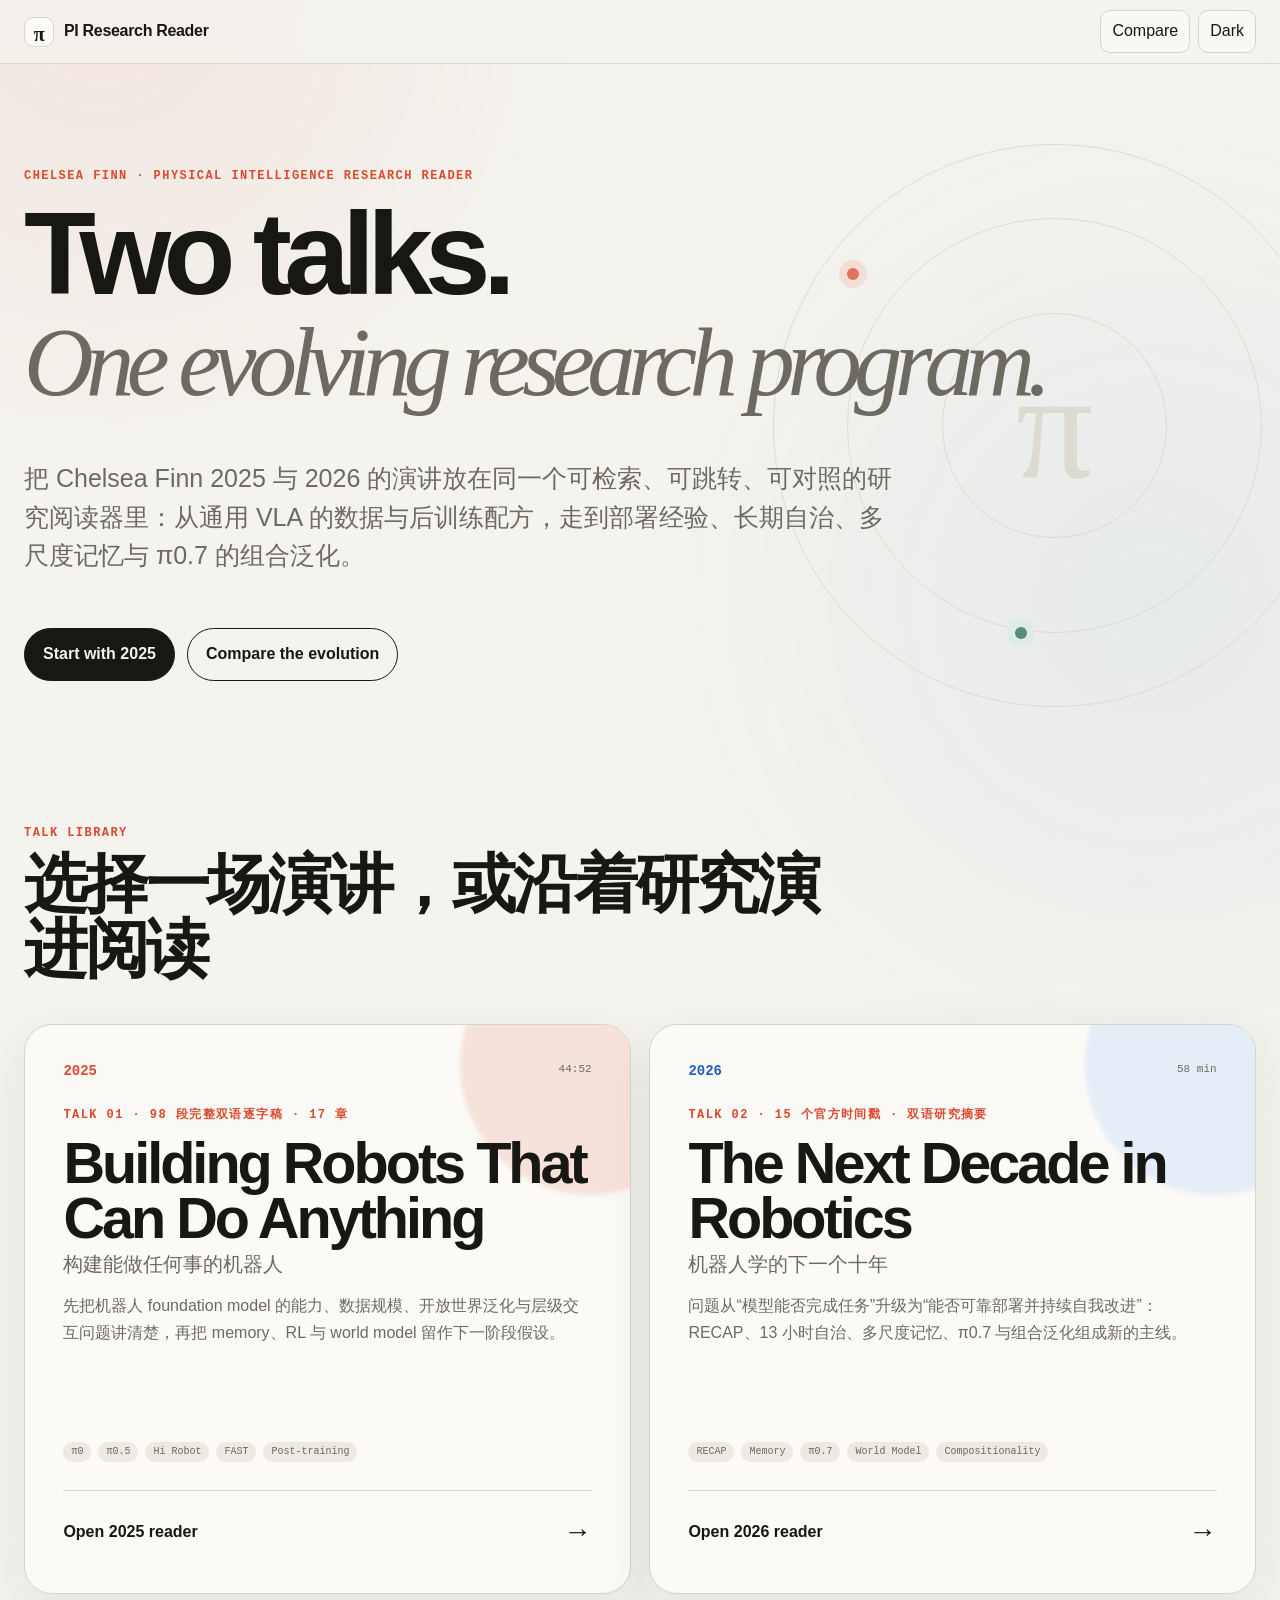
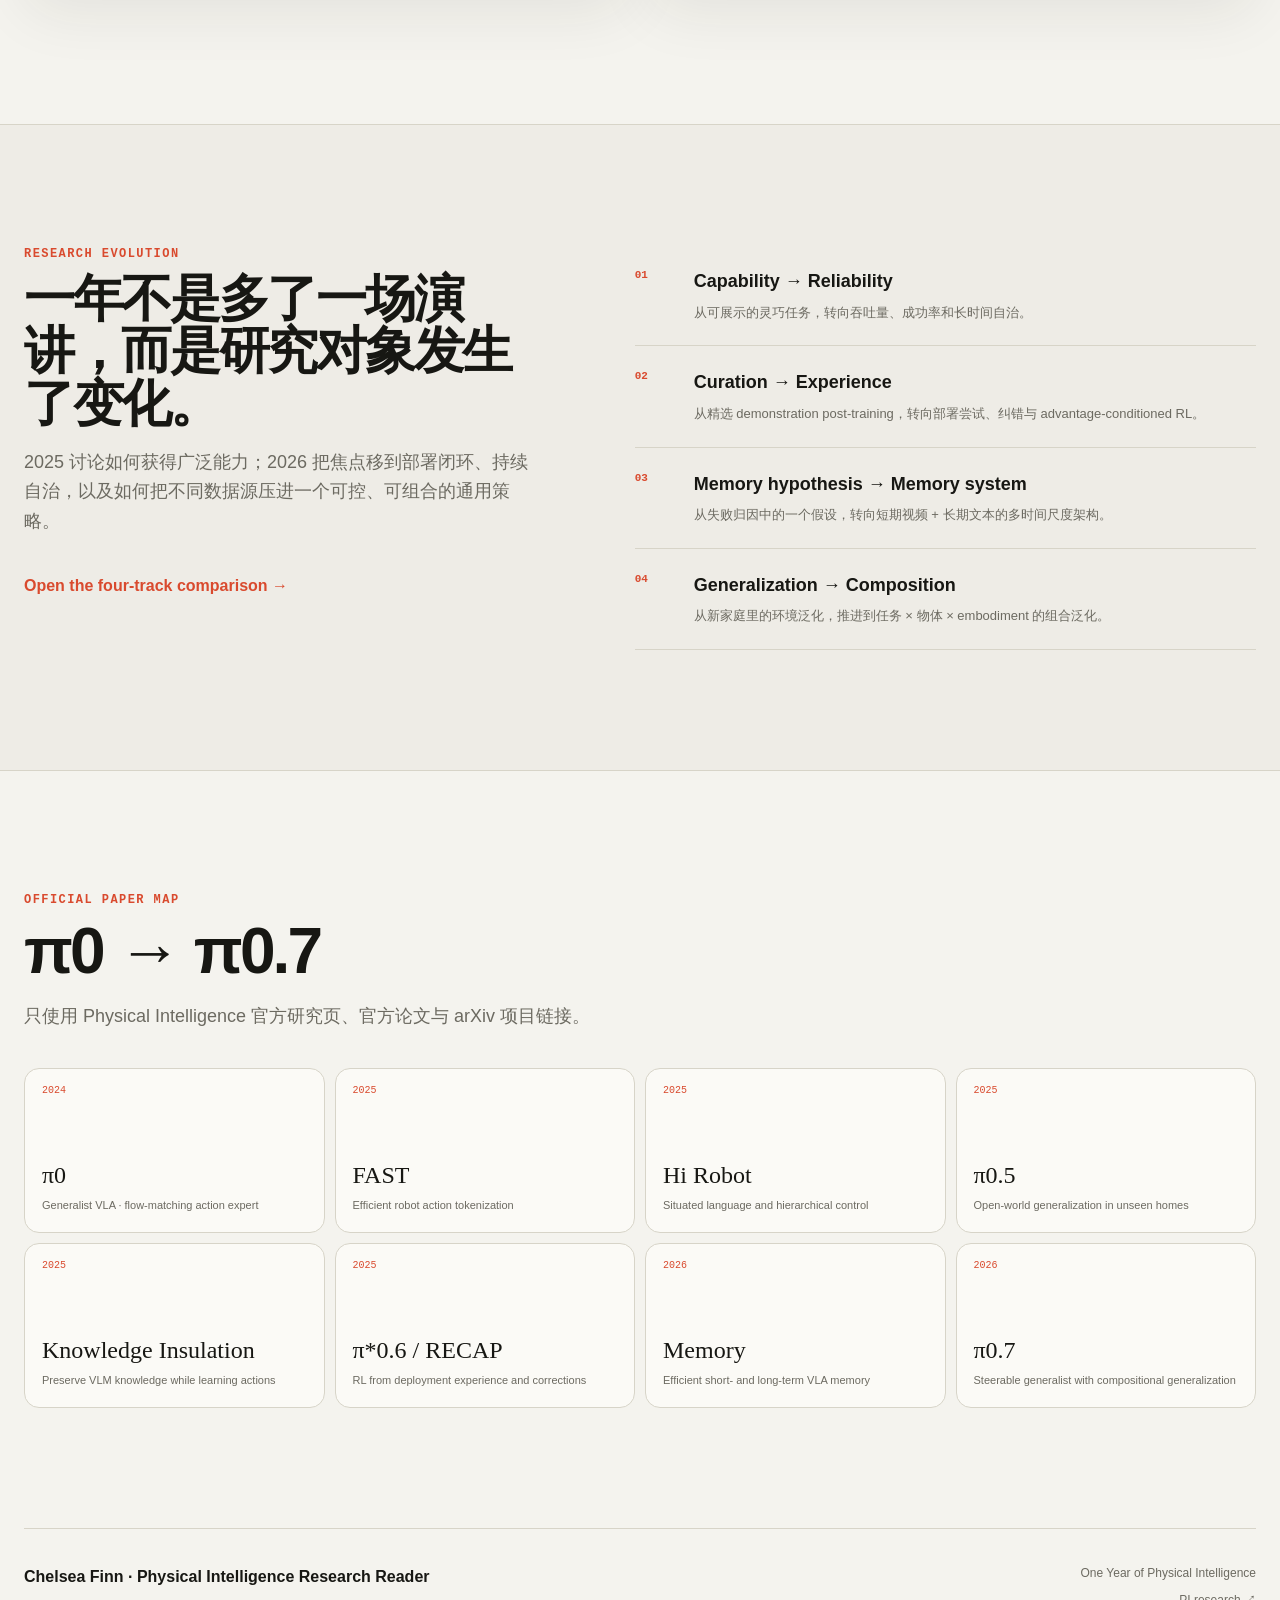
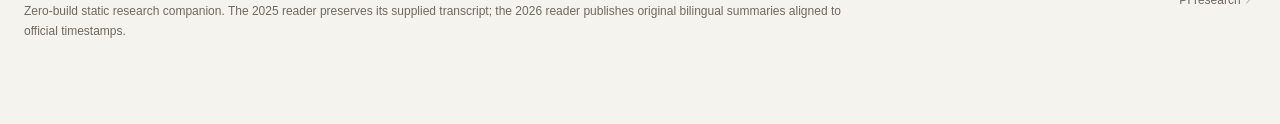
==== commit 84d24296: "Expand research reader with Chelsea Finn 2026 talk" ====
--- a/index.html
+++ b/index.html
@@ -3,110 +3,14 @@
 <head>
   <meta charset="utf-8" />
   <meta name="viewport" content="width=device-width, initial-scale=1" />
-  <meta name="description" content="Chelsea Finn: Building Robots That Can Do Anything. Bilingual transcript and annotated VLA / robot learning reading companion." />
+  <meta name="description" content="Chelsea Finn and Physical Intelligence talks, read as a connected bilingual research notebook." />
   <meta name="theme-color" content="#f5f4ef" />
-  <title>Chelsea Finn · Building Robots That Can Do Anything · Research Reader</title>
+  <title>Chelsea Finn · Physical Intelligence Research Reader</title>
   <link rel="stylesheet" href="assets/styles.css" />
 </head>
-<body>
-  <div class="progress-track" aria-hidden="true"><div id="progressBar" class="progress-bar"></div></div>
-
-  <header class="topbar">
-    <a class="brand" href="#top" aria-label="Back to top">
-      <span class="brand-mark">π</span>
-      <span>Robot Talk Reader</span>
-    </a>
-    <nav class="top-actions" aria-label="Reading controls">
-      <button id="focusToggle" class="ghost-btn" type="button" title="Toggle focus mode">Focus</button>
-      <button id="themeToggle" class="ghost-btn" type="button" title="Toggle dark mode">Dark</button>
-      <a class="ghost-btn link-btn" href="https://www.youtube.com/watch?v=a8-QsBHoH94" target="_blank" rel="noreferrer">YouTube ↗</a>
-    </nav>
-  </header>
-
-  <section id="top" class="hero shell">
-    <div class="hero-kicker">Research reading companion · VLA / Robot Learning</div>
-    <h1>Chelsea Finn:<br /><span>Building Robots That Can Do Anything</span></h1>
-    <p class="hero-deck">英文逐字稿、中文逐段翻译、时间戳联动，以及围绕 π0、π0.5、Hi Robot、FAST、memory、world model 与 post-training 的研究注释。</p>
-    <div class="hero-meta">
-      <span>44:52</span><span>98 transcript segments</span><span>17 research chapters</span><span>June 17, 2025</span>
-    </div>
-    <div class="hero-actions">
-      <a class="primary-btn" href="#reader">Start reading</a>
-      <button id="randomInsight" class="secondary-btn" type="button">Jump to a key idea</button>
-    </div>
-    <div class="route-strip" aria-label="Talk research route">
-      <span>Generalist model</span><i>→</i><span>Data scale</span><i>→</i><span>π0 capability</span><i>→</i><span>π0.5 generalization</span><i>→</i><span>Hi Robot interaction</span><i>→</i><span>RL / world models / FAST</span>
-    </div>
-  </section>
-
-  <section class="video-band shell" aria-label="Video companion">
-    <div class="video-card">
-      <div class="video-copy">
-        <div class="eyebrow">Video companion</div>
-        <h2>点击任意时间戳，视频会跳到对应位置</h2>
-        <p>页面会记录当前阅读段落。时间戳既可以更新嵌入视频，也可以直接打开 YouTube 对应秒数。</p>
-        <div id="nowPlaying" class="now-playing">00:00:00 · General-purpose robots</div>
-      </div>
-      <div class="video-frame-wrap">
-        <iframe id="videoFrame" class="video-frame" src="https://www.youtube-nocookie.com/embed/a8-QsBHoH94?rel=0" title="Chelsea Finn: Building Robots That Can Do Anything" loading="lazy" allow="accelerometer; autoplay; clipboard-write; encrypted-media; gyroscope; picture-in-picture; web-share" referrerpolicy="strict-origin-when-cross-origin" allowfullscreen></iframe>
-      </div>
-    </div>
-  </section>
-
-  <main id="reader" class="reader-shell shell">
-    <aside id="chapterNav" class="chapter-nav" aria-label="Chapter navigation"></aside>
-
-    <section class="reader-main">
-      <div class="control-panel">
-        <div class="view-switch" role="group" aria-label="Language view">
-          <button class="view-btn active" data-view="bilingual" type="button">EN + 中文</button>
-          <button class="view-btn" data-view="en" type="button">English</button>
-          <button class="view-btn" data-view="zh" type="button">中文</button>
-        </div>
-        <label class="search-box">
-          <span aria-hidden="true">⌕</span>
-          <input id="searchInput" type="search" placeholder="Search transcript / 搜索逐字稿" autocomplete="off" />
-          <kbd>/</kbd>
-        </label>
-        <button id="clearFilter" class="tiny-btn" type="button" hidden>Clear</button>
-      </div>
-      <div id="tagBar" class="tag-bar" aria-label="Topic filters"></div>
-      <div id="searchStatus" class="search-status" aria-live="polite"></div>
-      <div id="transcriptRoot"></div>
-    </section>
-
-    <aside class="research-rail" aria-label="Active research notes">
-      <div id="researchCard" class="research-card"></div>
-    </aside>
-  </main>
-
-  <section class="paper-map shell">
-    <div class="section-heading">
-      <div class="eyebrow">Paper map</div>
-      <h2>把演讲放回 PI 的论文路线里</h2>
-      <p>这场演讲可以当作一条从 capability 到 generalization，再到 interaction 与 post-training 的阅读主线。</p>
-    </div>
-    <div class="paper-grid">
-      <a class="paper-card" href="https://www.physicalintelligence.company/download/pi0.pdf" target="_blank" rel="noreferrer"><span>2024</span><strong>π0</strong><p>Generalist VLA, cross-embodiment pretraining, flow-matching action expert, dexterous long-horizon tasks.</p></a>
-      <a class="paper-card" href="https://www.physicalintelligence.company/download/fast.pdf" target="_blank" rel="noreferrer"><span>2025</span><strong>FAST</strong><p>Efficient action tokenization for high-frequency autoregressive VLA training.</p></a>
-      <a class="paper-card" href="https://www.physicalintelligence.company/download/hirobot.pdf" target="_blank" rel="noreferrer"><span>2025</span><strong>Hi Robot</strong><p>Hierarchical VLA for open-ended instructions, interjections, and situated corrections.</p></a>
-      <a class="paper-card" href="https://www.physicalintelligence.company/download/pi05.pdf" target="_blank" rel="noreferrer"><span>2025</span><strong>π0.5</strong><p>Open-world generalization through heterogeneous co-training and hybrid action representations.</p></a>
-    </div>
-  </section>
-
-  <footer class="footer shell">
-    <div>
-      <strong>Study companion</strong>
-      <p>English transcript supplied by the reader from a third-party transcript copy. Chinese translation and research annotations are study notes. Original talk and video rights remain with their respective owners. For a public GitHub Pages deployment, review the source platform's redistribution terms and keep attribution to the original video.</p>
-    </div>
-    <div class="footer-links">
-      <a href="https://www.youtube.com/watch?v=a8-QsBHoH94" target="_blank" rel="noreferrer">Original video ↗</a>
-      <a href="https://www.physicalintelligence.company/blog/pi0" target="_blank" rel="noreferrer">Physical Intelligence ↗</a>
-      <a href="#top">Back to top ↑</a>
-    </div>
-  </footer>
-
-  <script src="data/talk-data.js"></script>
-  <script src="assets/app.js"></script>
+<body class="home-page">
+  <div id="homeApp"></div>
+  <script src="data/site-data.js"></script>
+  <script src="assets/home.js"></script>
 </body>
 </html>
--- a/assets/styles.css
+++ b/assets/styles.css
@@ -229,3 +229,138 @@
   .footer { grid-template-columns: 1fr; }
   .footer-links { align-items: flex-start; }
 }
+
+/* Multi-talk navigation */
+.talk-switch-wrap { display: flex; align-items: center; gap: 8px; margin-inline: auto; }
+.talk-switch-wrap label { font-family: var(--mono); font-size: 10px; color: var(--faint); text-transform: uppercase; letter-spacing: .1em; }
+.talk-select { max-width: 360px; border: 1px solid var(--line); border-radius: 10px; padding: 7px 32px 7px 10px; color: var(--text); background: var(--surface); font: 600 12px/1.3 var(--sans); }
+.source-capsule { display: inline-flex; flex-wrap: wrap; gap: 7px 12px; align-items: center; margin-top: 10px; padding: 8px 11px; border: 1px solid var(--line); border-radius: 10px; background: var(--surface); color: var(--muted); font-family: var(--mono); font-size: 10px; }
+.source-capsule strong { color: var(--text); }
+.source-capsule a { color: var(--accent); font-weight: 700; }
+.cross-link-stack { display: grid; gap: 8px; margin-top: 18px; }
+.cross-link-card { display: block; padding: 13px 14px; border: 1px solid color-mix(in srgb, var(--blue) 32%, var(--line)); border-radius: 12px; background: linear-gradient(135deg, var(--blue-soft), transparent); transition: transform .18s ease, border-color .18s ease; }
+.cross-link-card:hover { transform: translateY(-2px); border-color: var(--blue); }
+.cross-link-card small { display: block; color: var(--blue); font: 700 10px/1.2 var(--mono); letter-spacing: .08em; text-transform: uppercase; }
+.cross-link-card strong { display: block; margin-top: 5px; font-size: 13px; }
+.cross-link-card p { margin: 5px 0 0; color: var(--muted); font-size: 11px; line-height: 1.55; }
+.talk-steps { display: grid; grid-template-columns: 1fr 1fr; gap: 14px; padding-bottom: 70px; }
+.talk-step { min-height: 110px; display: flex; flex-direction: column; justify-content: center; padding: 18px 20px; border: 1px solid var(--line); border-radius: 16px; background: var(--surface); }
+.talk-step.next { text-align: right; align-items: flex-end; }
+.talk-step small { color: var(--accent); font: 700 10px/1.2 var(--mono); text-transform: uppercase; letter-spacing: .08em; }
+.talk-step strong { margin-top: 7px; max-width: 420px; }
+.talk-step:hover { border-color: var(--text); }
+.source-note { opacity: .78; }
+
+/* Shared home and comparison surfaces */
+.home-page, .compare-page { min-height: 100vh; overflow-x: hidden; }
+.home-hero { position: relative; min-height: 720px; display: flex; flex-direction: column; justify-content: center; padding-block: 100px; }
+.home-hero h1, .compare-hero h1 { position: relative; z-index: 1; margin: 16px 0 22px; max-width: 1180px; font-size: clamp(58px, 9.2vw, 142px); line-height: .86; letter-spacing: -.065em; }
+.home-hero h1 span { color: var(--muted); font: italic 500 0.82em/1 var(--serif); }
+.home-hero > p { position: relative; z-index: 1; max-width: 880px; color: var(--muted); font-size: clamp(18px, 2vw, 25px); line-height: 1.55; }
+.home-actions { position: relative; z-index: 1; display: flex; gap: 12px; margin-top: 28px; }
+.home-actions .primary-btn, .home-actions .secondary-btn { display: inline-flex; align-items: center; }
+.home-orbit { position: absolute; right: -80px; top: 80px; width: min(44vw, 610px); aspect-ratio: 1; border: 1px solid var(--line); border-radius: 50%; opacity: .75; }
+.home-orbit::before, .home-orbit::after { content: ""; position: absolute; border: 1px solid var(--line); border-radius: 50%; inset: 13%; }
+.home-orbit::after { inset: 30%; }
+.home-orbit i { position: absolute; width: 12px; height: 12px; border-radius: 50%; background: var(--accent); box-shadow: 0 0 0 8px var(--accent-soft); }
+.home-orbit i:nth-child(1) { left: 13%; top: 22%; }
+.home-orbit i:nth-child(2) { right: 2%; top: 50%; background: var(--blue); box-shadow: 0 0 0 8px var(--blue-soft); }
+.home-orbit i:nth-child(3) { left: 43%; bottom: 12%; background: var(--green); box-shadow: 0 0 0 8px var(--green-soft); }
+.home-orbit span { position: absolute; inset: 0; display: grid; place-items: center; font: 500 clamp(90px, 12vw, 180px)/1 var(--serif); color: var(--line); }
+.section-heading.compact h2 { max-width: 880px; font-size: clamp(36px, 5vw, 72px); }
+.talk-library { padding: 40px 0 130px; }
+.talk-grid { display: grid; grid-template-columns: 1fr 1fr; gap: 18px; margin-top: 42px; }
+.talk-card { position: relative; min-height: 570px; display: flex; flex-direction: column; gap: 28px; padding: clamp(24px, 3vw, 42px); overflow: hidden; border: 1px solid var(--line); border-radius: 28px; background: var(--surface); box-shadow: var(--shadow); }
+.talk-card::before { content: ""; position: absolute; width: 260px; height: 260px; right: -90px; top: -90px; border-radius: 50%; background: var(--accent-soft); filter: blur(2px); opacity: .7; }
+.talk-card.blue::before { background: var(--blue-soft); }
+.talk-card-top { position: relative; display: flex; justify-content: space-between; color: var(--muted); font: 11px/1 var(--mono); }
+.talk-year { color: var(--accent); font-size: 14px; font-weight: 800; }
+.talk-card.blue .talk-year { color: var(--blue); }
+.talk-card h2 { position: relative; max-width: 700px; margin: 10px 0 4px; font-size: clamp(37px, 4.5vw, 70px); line-height: .97; letter-spacing: -.052em; }
+.talk-card h3 { margin: 0; color: var(--muted); font: 500 20px/1.3 var(--serif); }
+.talk-card p { max-width: 640px; color: var(--muted); }
+.topic-row { display: flex; flex-wrap: wrap; gap: 7px; margin-top: auto; }
+.topic-row span { padding: 5px 8px; border-radius: 999px; background: var(--surface-2); color: var(--muted); font: 10px/1 var(--mono); }
+.card-cta { display: flex; align-items: center; justify-content: space-between; padding-top: 18px; border-top: 1px solid var(--line); font-weight: 800; }
+.card-cta span { font-size: 28px; transition: transform .18s ease; }
+.card-cta:hover span { transform: translateX(5px); }
+.evolution-band { padding: 120px 0; border-block: 1px solid var(--line); background: color-mix(in srgb, var(--surface-2) 65%, transparent); }
+.evolution-grid { display: grid; grid-template-columns: .9fr 1.1fr; gap: clamp(50px, 8vw, 130px); align-items: start; }
+.inline-link { display: inline-block; margin-top: 18px; color: var(--accent); font-weight: 800; }
+.path-list { list-style: none; padding: 0; margin: 0; }
+.path-list li { display: grid; grid-template-columns: 44px 1fr; gap: 15px; padding: 22px 0; border-bottom: 1px solid var(--line); }
+.path-list li > span { color: var(--accent); font: 700 11px/1.6 var(--mono); }
+.path-list strong { font-size: 18px; }
+.path-list p { margin: 5px 0 0; color: var(--muted); font-size: 13px; }
+.home-papers { padding: 120px 0; }
+.paper-chip-grid { display: grid; grid-template-columns: repeat(4, 1fr); gap: 10px; margin-top: 36px; }
+.paper-chip-card { min-height: 165px; display: flex; flex-direction: column; padding: 17px; border: 1px solid var(--line); border-radius: 15px; background: var(--surface); transition: transform .18s ease, border-color .18s ease; }
+.paper-chip-card:hover { transform: translateY(-3px); border-color: var(--text); }
+.paper-chip-card small { color: var(--accent); font: 10px/1 var(--mono); }
+.paper-chip-card strong { margin-top: auto; font: 500 24px/1.1 var(--serif); }
+.paper-chip-card span { margin-top: 8px; color: var(--muted); font-size: 11px; }
+
+/* Comparison */
+.compare-hero { padding: 110px 0 70px; }
+.compare-hero h1 { max-width: 1200px; }
+.compare-hero > p { max-width: 850px; color: var(--muted); font-size: 21px; }
+.compare-route { display: grid; grid-template-columns: repeat(4, 1fr); gap: 9px; margin-top: 46px; }
+.compare-route a { min-height: 100px; display: flex; flex-direction: column; justify-content: space-between; padding: 14px; border: 1px solid var(--line); border-radius: 13px; background: var(--surface); color: var(--muted); font-size: 12px; }
+.compare-route span { color: var(--accent); font: 700 10px/1 var(--mono); }
+.compare-route a:hover { color: var(--text); border-color: var(--text); }
+.comparison-list { padding-bottom: 130px; }
+.comparison-track { padding: 90px 0; border-top: 1px solid var(--line); scroll-margin-top: 70px; }
+.comparison-track > header { max-width: 960px; }
+.track-index { color: var(--accent); font: 700 11px/1 var(--mono); letter-spacing: .1em; text-transform: uppercase; }
+.comparison-track h2 { margin: 10px 0; font-size: clamp(40px, 6vw, 82px); line-height: .96; letter-spacing: -.052em; }
+.comparison-track > header p { max-width: 800px; color: var(--muted); font-size: 18px; }
+.then-now-grid { display: grid; grid-template-columns: 1fr 50px 1fr; gap: 16px; align-items: stretch; margin-top: 42px; }
+.shift-arrow { display: grid; place-items: center; color: var(--faint); font-size: 30px; }
+.era-card { min-height: 320px; display: flex; flex-direction: column; padding: clamp(22px, 3vw, 34px); border: 1px solid var(--line); border-radius: 22px; background: var(--surface); transition: transform .18s ease, border-color .18s ease; }
+.era-card.now { background: linear-gradient(145deg, var(--blue-soft), var(--surface) 70%); }
+.era-card:hover { transform: translateY(-3px); border-color: var(--text); }
+.era-label { display: flex; justify-content: space-between; gap: 12px; color: var(--accent); font: 700 10px/1.2 var(--mono); letter-spacing: .08em; }
+.era-card.now .era-label { color: var(--blue); }
+.era-label time { color: var(--muted); letter-spacing: 0; }
+.era-card h3 { margin: auto 0 10px; font-size: clamp(26px, 3vw, 43px); line-height: 1.02; letter-spacing: -.035em; }
+.era-card p { margin: 0 0 18px; color: var(--muted); }
+.era-card > strong { font-size: 12px; }
+.track-analysis { display: grid; grid-template-columns: 1fr 1fr .65fr; gap: 10px; margin-top: 12px; }
+.track-analysis > div { padding: 18px; border: 1px solid var(--line); border-radius: 14px; }
+.track-analysis small { color: var(--faint); font: 700 10px/1 var(--mono); text-transform: uppercase; letter-spacing: .08em; }
+.track-analysis p { margin: 8px 0 0; color: var(--muted); font-size: 12px; }
+.mini-paper-links { display: flex; flex-direction: column; gap: 7px; margin-top: 9px; font-size: 12px; font-weight: 700; }
+
+@media (max-width: 1100px) {
+  .paper-chip-grid { grid-template-columns: repeat(2, 1fr); }
+  .track-analysis { grid-template-columns: 1fr 1fr; }
+  .track-analysis > div:last-child { grid-column: 1 / -1; }
+}
+@media (max-width: 900px) {
+  .talk-switch-wrap label { display: none; }
+  .talk-select { max-width: 260px; }
+  .home-hero { min-height: 630px; }
+  .home-orbit { opacity: .35; right: -200px; }
+  .talk-grid, .evolution-grid { grid-template-columns: 1fr; }
+  .talk-card { min-height: 500px; }
+  .compare-route { grid-template-columns: repeat(2, 1fr); }
+  .then-now-grid { grid-template-columns: 1fr; }
+  .shift-arrow { min-height: 34px; transform: rotate(90deg); }
+}
+@media (max-width: 700px) {
+  .reader-page .topbar { height: auto; min-height: 64px; flex-wrap: wrap; gap: 8px; padding-block: 8px; }
+  .reader-page .talk-switch-wrap { order: 3; width: 100%; }
+  .reader-page .talk-select { width: 100%; max-width: none; }
+  .reader-page .control-panel { top: 112px; }
+  .compare-top-link { display: none; }
+  .home-hero { min-height: 590px; padding-block: 72px; }
+  .home-hero h1, .compare-hero h1 { font-size: clamp(48px, 15vw, 80px); }
+  .home-actions { flex-direction: column; align-items: stretch; }
+  .home-actions a { justify-content: center; }
+  .talk-card { min-height: 470px; border-radius: 22px; }
+  .paper-chip-grid, .compare-route, .track-analysis { grid-template-columns: 1fr; }
+  .track-analysis > div:last-child { grid-column: auto; }
+  .era-card { min-height: 285px; }
+  .talk-steps { grid-template-columns: 1fr; }
+  .talk-step.next { text-align: left; align-items: flex-start; }
+}
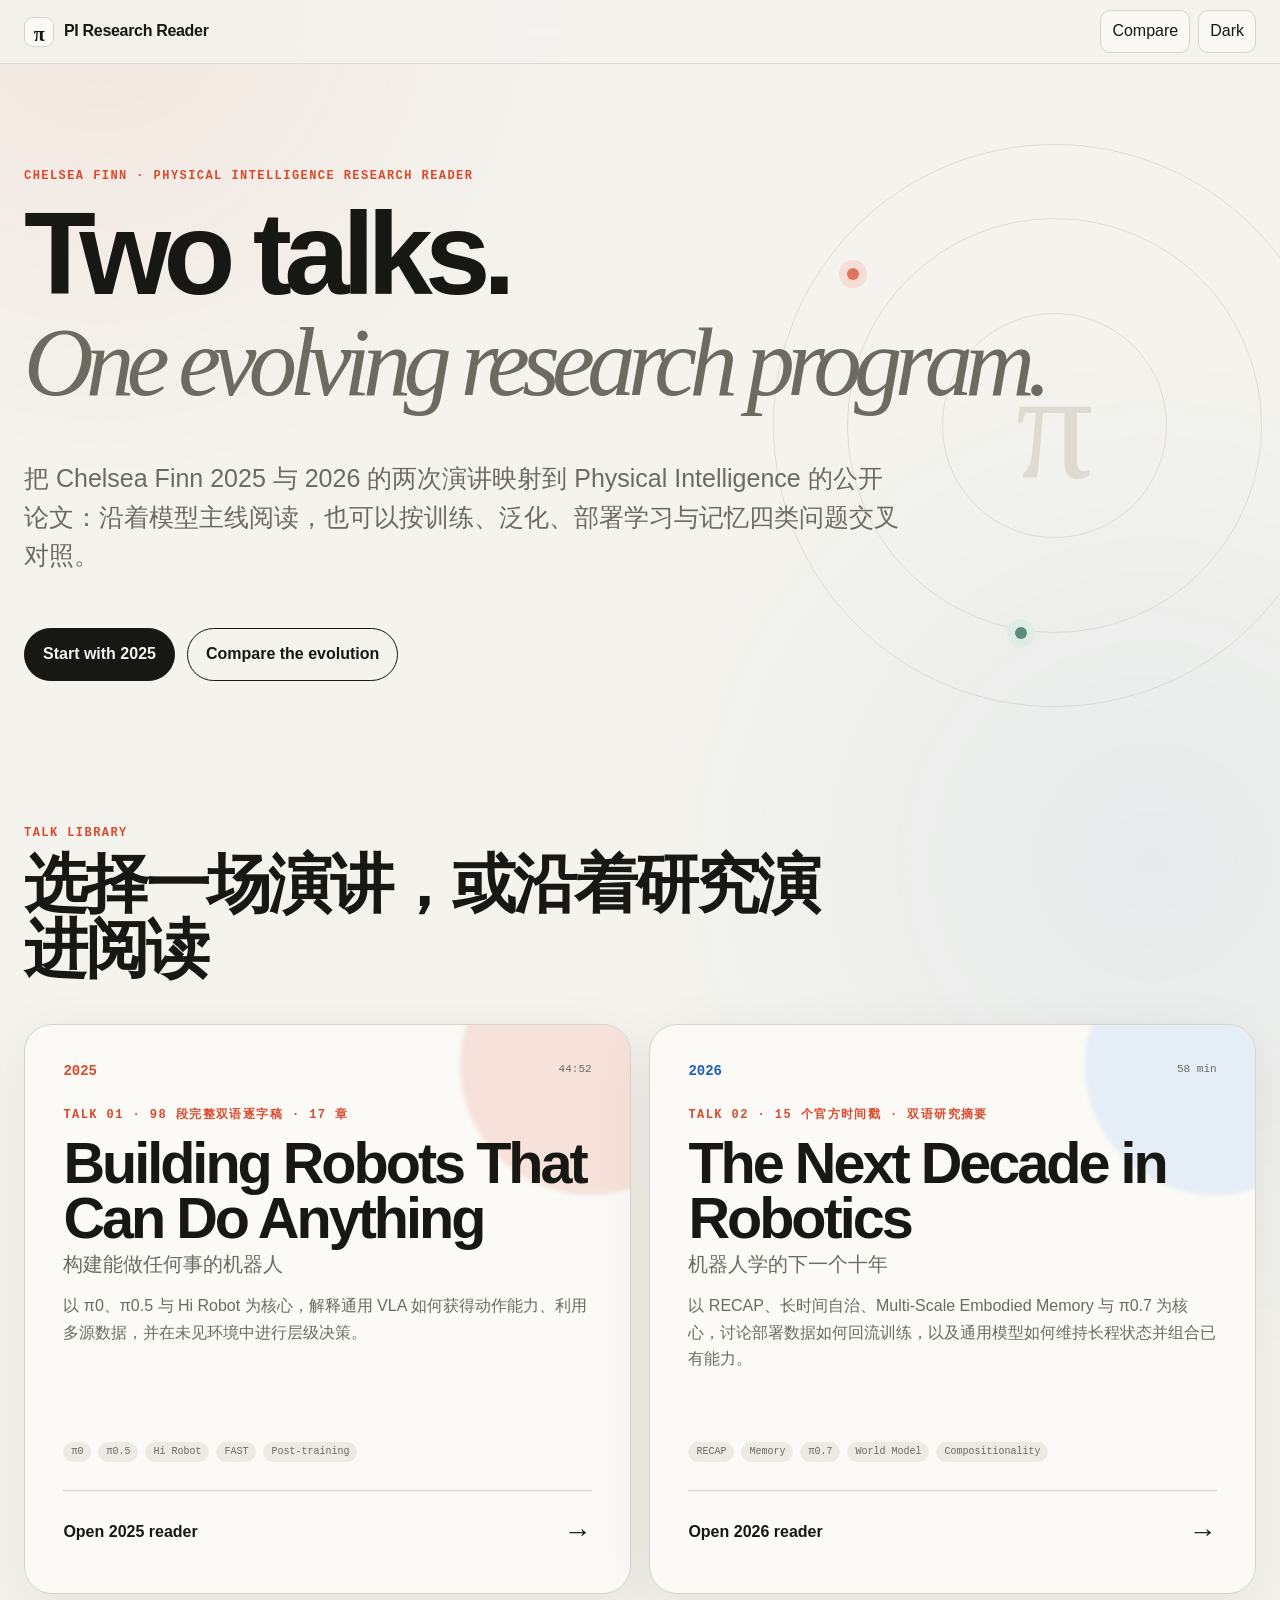
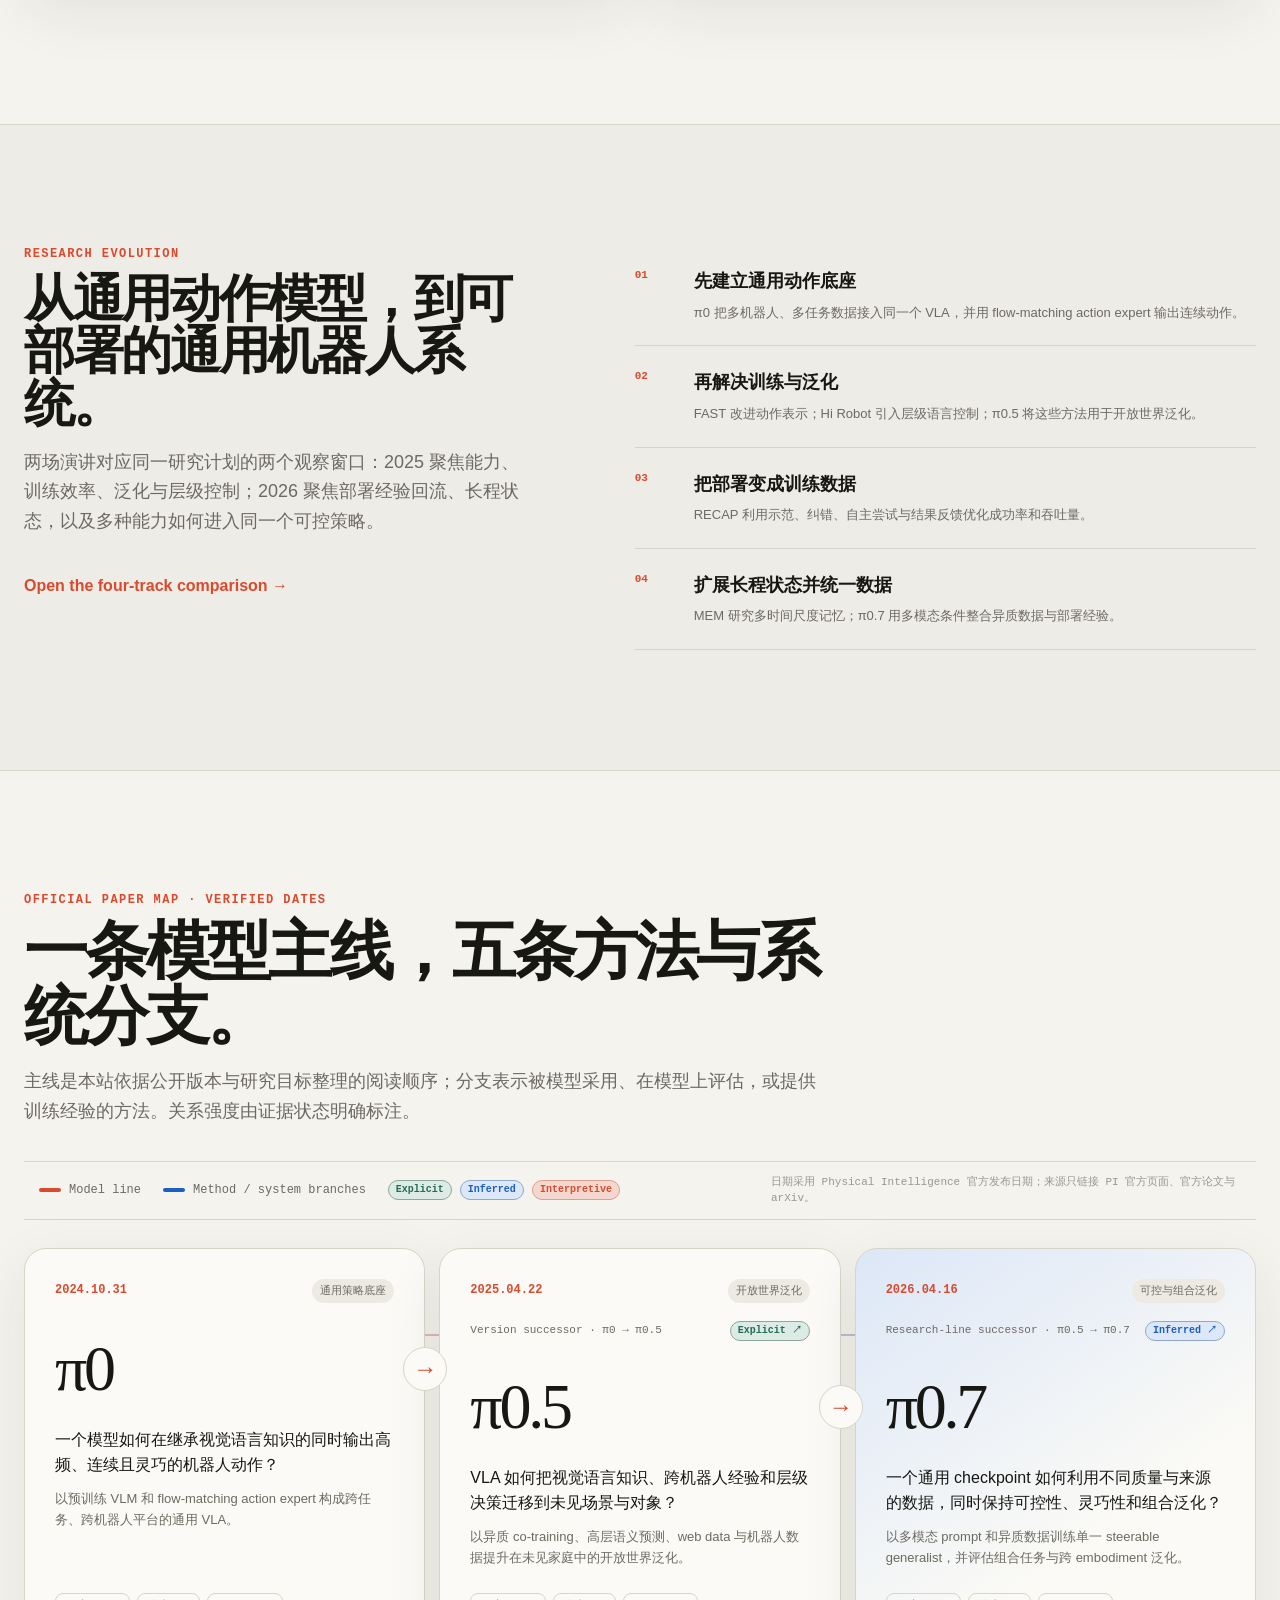
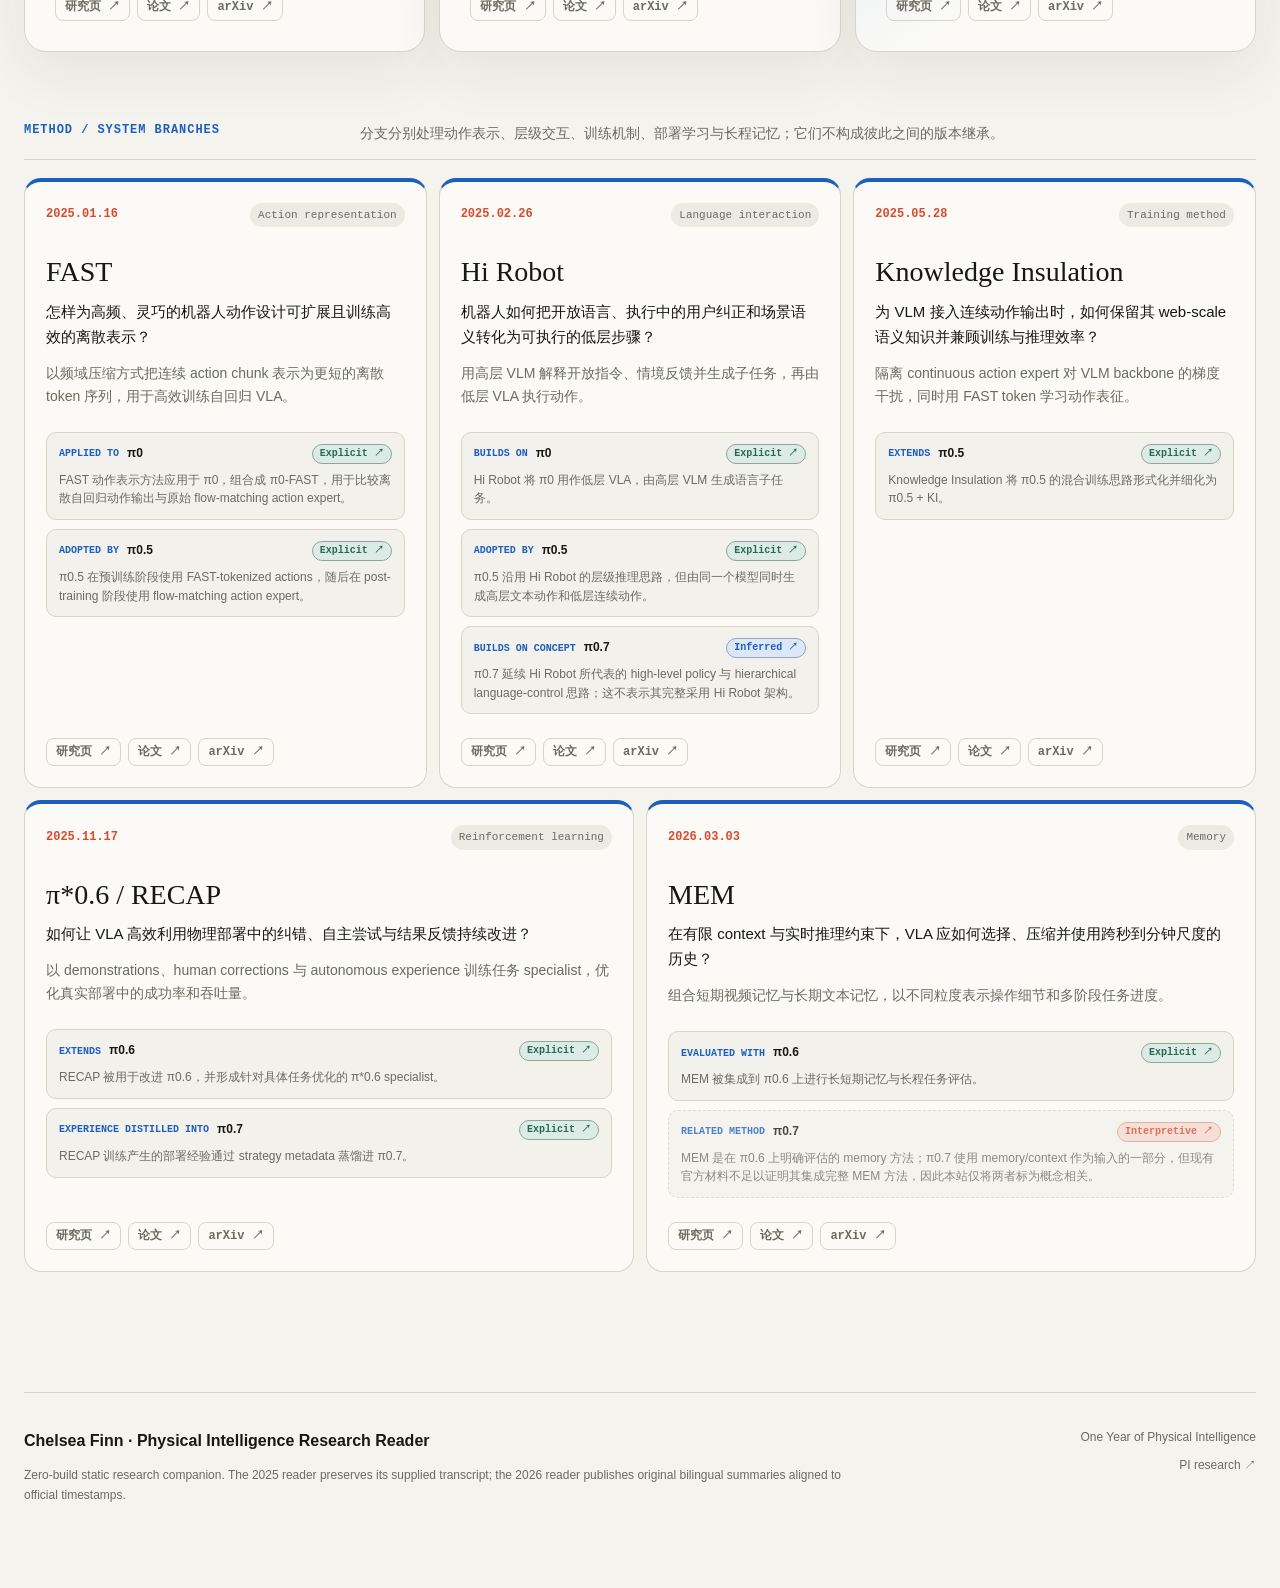
==== commit 0d33eb63: "Refactor Physical Intelligence research graph" ====
--- a/index.html
+++ b/index.html
@@ -6,6 +6,7 @@
   <meta name="description" content="Chelsea Finn and Physical Intelligence talks, read as a connected bilingual research notebook." />
   <meta name="theme-color" content="#f5f4ef" />
   <title>Chelsea Finn · Physical Intelligence Research Reader</title>
+  <link rel="icon" href="assets/favicon.svg" type="image/svg+xml" />
   <link rel="stylesheet" href="assets/styles.css" />
 </head>
 <body class="home-page">
--- a/assets/styles.css
+++ b/assets/styles.css
@@ -293,12 +293,50 @@
 .path-list strong { font-size: 18px; }
 .path-list p { margin: 5px 0 0; color: var(--muted); font-size: 13px; }
 .home-papers { padding: 120px 0; }
-.paper-chip-grid { display: grid; grid-template-columns: repeat(4, 1fr); gap: 10px; margin-top: 36px; }
-.paper-chip-card { min-height: 165px; display: flex; flex-direction: column; padding: 17px; border: 1px solid var(--line); border-radius: 15px; background: var(--surface); transition: transform .18s ease, border-color .18s ease; }
-.paper-chip-card:hover { transform: translateY(-3px); border-color: var(--text); }
-.paper-chip-card small { color: var(--accent); font: 10px/1 var(--mono); }
-.paper-chip-card strong { margin-top: auto; font: 500 24px/1.1 var(--serif); }
-.paper-chip-card span { margin-top: 8px; color: var(--muted); font-size: 11px; }
+.paper-map-legend { display: flex; flex-wrap: wrap; gap: 10px 22px; align-items: center; margin-top: 34px; padding: 12px 15px; border-block: 1px solid var(--line); color: var(--muted); font: 12px/1.5 var(--mono); }
+.paper-map-legend span { display: inline-flex; align-items: center; gap: 8px; }
+.paper-map-legend i { width: 22px; height: 4px; border-radius: 99px; background: var(--accent); }
+.paper-map-legend .legend-branch { background: var(--blue); }
+.paper-map-legend small { margin-left: auto; max-width: 470px; color: var(--faint); font-size: 11px; }
+.legend-evidence { flex-wrap: wrap; }
+.evidence-badge { display: inline-flex; align-items: center; width: max-content; padding: 4px 7px; border: 1px solid var(--line); border-radius: 999px; color: var(--muted); background: var(--surface); font: 800 10px/1 var(--mono); white-space: nowrap; }
+.evidence-badge.explicit { color: var(--green); border-color: color-mix(in srgb, var(--green) 42%, var(--line)); background: var(--green-soft); }
+.evidence-badge.strong-inference { color: var(--blue); border-color: color-mix(in srgb, var(--blue) 38%, var(--line)); background: var(--blue-soft); }
+.evidence-badge.interpretive { color: var(--accent); border-color: color-mix(in srgb, var(--accent) 38%, var(--line)); background: var(--accent-soft); }
+.mainline-map { position: relative; display: grid; grid-template-columns: repeat(3, 1fr); gap: 14px; margin-top: 28px; }
+.mainline-map::before { content: ""; position: absolute; left: 7%; right: 7%; top: 86px; height: 2px; background: linear-gradient(90deg, var(--accent), var(--blue)); opacity: .35; }
+.paper-node { position: relative; display: flex; flex-direction: column; border: 1px solid var(--line); background: var(--surface); transition: transform .18s ease, border-color .18s ease; }
+.paper-node:hover { transform: translateY(-3px); border-color: var(--text); }
+.mainline-node { min-height: 360px; padding: clamp(20px, 2.5vw, 30px); border-radius: 22px; box-shadow: var(--shadow); }
+.mainline-node:last-child { background: linear-gradient(145deg, var(--blue-soft), var(--surface) 68%); }
+.paper-node-meta { display: flex; justify-content: space-between; gap: 10px; align-items: center; color: var(--muted); font: 12px/1.3 var(--mono); }
+.paper-node-meta time { color: var(--accent); font-weight: 800; }
+.paper-node-meta span { padding: 5px 8px; border-radius: 999px; background: var(--surface-2); font-size: 11px; }
+.mainline-provenance { display: flex; justify-content: space-between; gap: 10px; align-items: center; margin-top: 18px; color: var(--muted); font: 11px/1.4 var(--mono); }
+.paper-node-title { position: relative; display: flex; align-items: center; justify-content: space-between; margin-top: 34px; }
+.paper-node-title strong { font: 500 clamp(44px, 5vw, 76px)/1 var(--serif); letter-spacing: -.05em; }
+.paper-node-title i { position: absolute; z-index: 2; right: -53px; top: 50%; display: grid; place-items: center; width: 44px; height: 44px; border: 1px solid var(--line); border-radius: 50%; background: var(--surface); color: var(--accent); font: normal 24px/1 var(--sans); transform: translateY(-50%); }
+.paper-question { margin: 26px 0 0; font-size: 16px; line-height: 1.6; }
+.paper-relation { margin: 10px 0 24px; color: var(--muted); font-size: 13px; line-height: 1.65; }
+.paper-source-links { display: flex; flex-wrap: wrap; gap: 7px; margin-top: auto; }
+.paper-source-links a { padding: 7px 9px; border: 1px solid var(--line); border-radius: 8px; color: var(--muted); font: 700 12px/1 var(--mono); transition: color .18s ease, border-color .18s ease; }
+.paper-source-links a:hover { color: var(--text); border-color: var(--text); }
+.branch-heading { display: grid; grid-template-columns: .35fr 1fr; gap: 22px; margin: 70px 0 18px; padding-bottom: 14px; border-bottom: 1px solid var(--line); }
+.branch-heading span { color: var(--blue); font: 800 12px/1.4 var(--mono); letter-spacing: .08em; text-transform: uppercase; }
+.branch-heading p { max-width: 760px; margin: 0; color: var(--muted); font-size: 14px; }
+.branch-paper-grid { display: grid; grid-template-columns: repeat(6, 1fr); gap: 12px; }
+.branch-node { grid-column: span 2; min-height: 300px; padding: 21px; border-radius: 17px; border-top: 4px solid var(--blue); }
+.branch-node:nth-child(4), .branch-node:nth-child(5) { grid-column: span 3; }
+.branch-node > strong { margin-top: 30px; font: 500 28px/1.1 var(--serif); }
+.branch-node > p { margin: 12px 0 24px; color: var(--muted); font-size: 14px; line-height: 1.65; }
+.branch-node > .branch-question { margin-bottom: 0; color: var(--text); font-size: 15px; }
+.work-relations { display: grid; gap: 9px; padding: 0; margin: 0 0 24px; list-style: none; }
+.work-relations li { padding: 11px 12px; border: 1px solid var(--line); border-radius: 10px; background: color-mix(in srgb, var(--surface-2) 52%, transparent); }
+.work-relations li.relation-interpretive { border-style: dashed; opacity: .78; }
+.work-relations li > div { display: flex; flex-wrap: wrap; gap: 6px 8px; align-items: center; }
+.work-relations li > div > span { color: var(--blue); font: 800 10px/1.3 var(--mono); text-transform: uppercase; }
+.work-relations li > div > strong { margin-right: auto; font-size: 12px; }
+.work-relations p { margin: 7px 0 0; color: var(--muted); font-size: 12px; line-height: 1.55; }
 
 /* Comparison */
 .compare-hero { padding: 110px 0 70px; }
@@ -330,9 +368,16 @@
 .track-analysis small { color: var(--faint); font: 700 10px/1 var(--mono); text-transform: uppercase; letter-spacing: .08em; }
 .track-analysis p { margin: 8px 0 0; color: var(--muted); font-size: 12px; }
 .mini-paper-links { display: flex; flex-direction: column; gap: 7px; margin-top: 9px; font-size: 12px; font-weight: 700; }
+.mini-paper-links a { display: flex; justify-content: space-between; gap: 10px; padding: 7px 0; border-bottom: 1px solid var(--line); }
+.mini-paper-links small { color: var(--faint); font: 10px/1.5 var(--mono); }
 
 @media (max-width: 1100px) {
-  .paper-chip-grid { grid-template-columns: repeat(2, 1fr); }
+  .mainline-map { grid-template-columns: 1fr; }
+  .mainline-map::before { left: 30px; right: auto; top: 9%; bottom: 9%; width: 2px; height: auto; }
+  .mainline-node { min-height: 310px; margin-left: 30px; }
+  .paper-node-title i { right: auto; left: 50%; top: auto; bottom: -58px; transform: translateX(-50%) rotate(90deg); }
+  .branch-node { grid-column: span 3; }
+  .branch-node:last-child { grid-column: 2 / span 4; }
   .track-analysis { grid-template-columns: 1fr 1fr; }
   .track-analysis > div:last-child { grid-column: 1 / -1; }
 }
@@ -358,7 +403,13 @@
   .home-actions { flex-direction: column; align-items: stretch; }
   .home-actions a { justify-content: center; }
   .talk-card { min-height: 470px; border-radius: 22px; }
-  .paper-chip-grid, .compare-route, .track-analysis { grid-template-columns: 1fr; }
+  .compare-route, .track-analysis { grid-template-columns: 1fr; }
+  .paper-map-legend { align-items: flex-start; flex-direction: column; }
+  .paper-map-legend small { margin-left: 0; }
+  .mainline-node { min-height: 340px; margin-left: 22px; }
+  .branch-heading { grid-template-columns: 1fr; gap: 8px; }
+  .branch-paper-grid { grid-template-columns: 1fr; }
+  .branch-node, .branch-node:nth-child(4), .branch-node:nth-child(5), .branch-node:last-child { grid-column: auto; min-height: 0; }
   .track-analysis > div:last-child { grid-column: auto; }
   .era-card { min-height: 285px; }
   .talk-steps { grid-template-columns: 1fr; }
